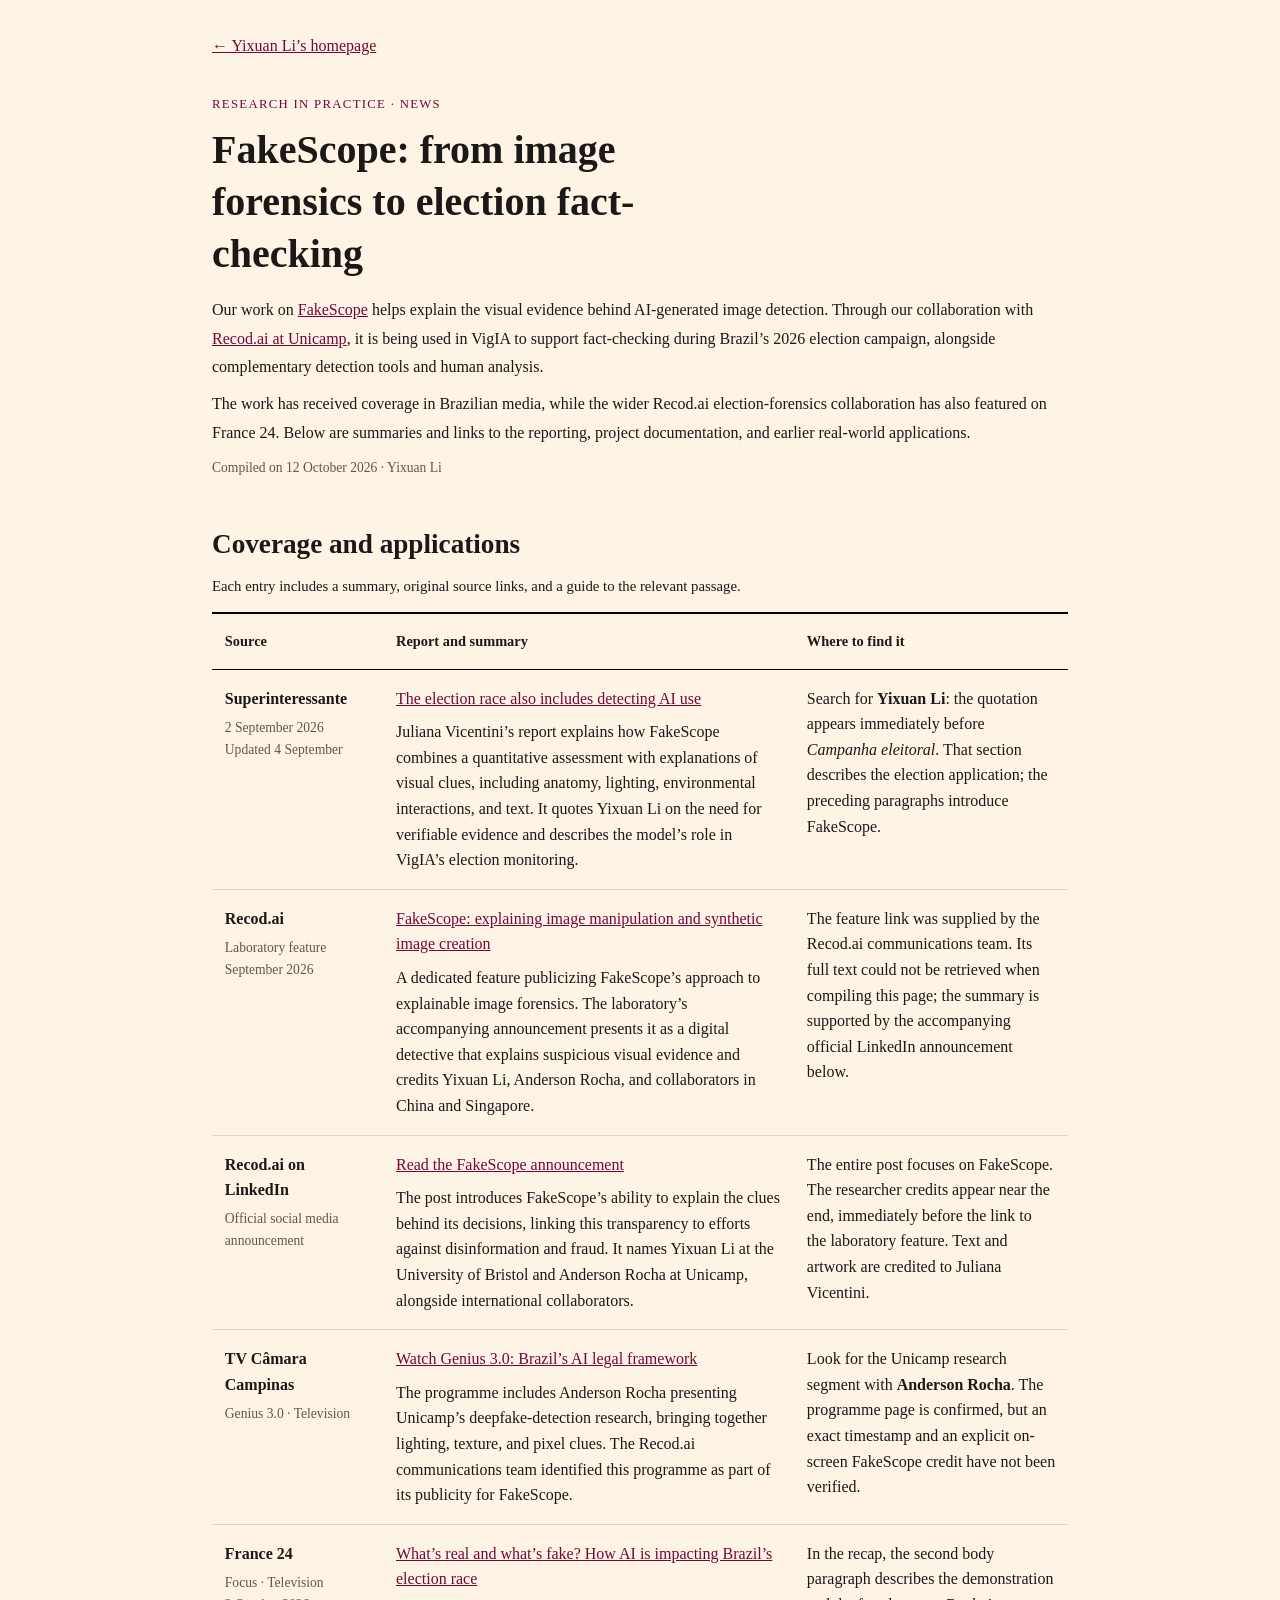
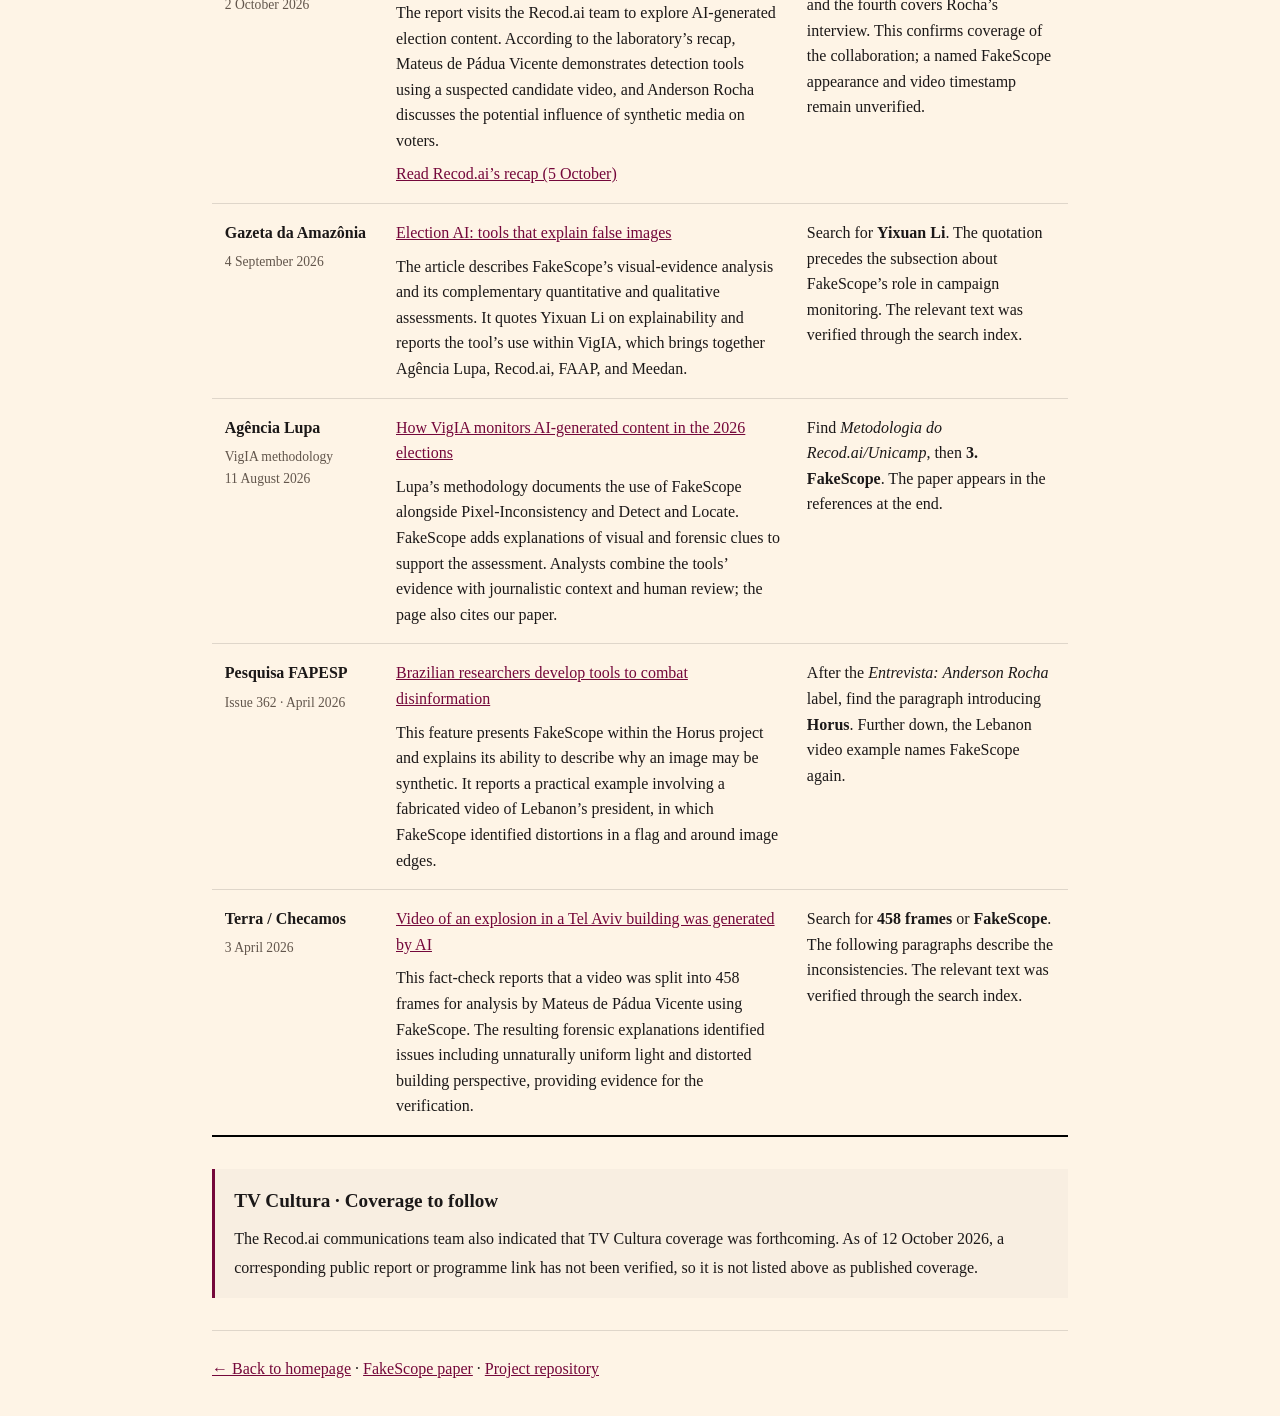
==== fakescope-news.html @ eff7fe6c "Add FakeScope media coverage news feature" ====
<!DOCTYPE html>
<html lang="en">
<head>
  <meta charset="UTF-8">
  <meta name="viewport" content="width=device-width, initial-scale=1.0">
  <title>FakeScope in the News | Yixuan Li</title>
  <meta name="description" content="FakeScope supports fact-checking during Brazil’s 2026 elections. Explore reporting, real-world applications, and coverage of the Recod.ai collaboration, with summaries and original sources.">
  <link rel="canonical" href="https://yixuanli423.github.io/fakescope-news.html">
  <link rel="stylesheet" href="files/style.css">
</head>
<body class="news-page">
  <nav aria-label="Back to homepage"><a href="index.html#fakescope-news">&larr; Yixuan Li’s homepage</a></nav>
  <main>
    <header>
      <p class="news-kicker">Research in practice · News</p>
      <h1>FakeScope: from image forensics to election fact-checking</h1>
      <p>Our work on <a href="https://arxiv.org/abs/2503.24267">FakeScope</a> helps explain the visual evidence behind AI-generated image detection. Through our collaboration with <a href="https://recod.ai/">Recod.ai at Unicamp</a>, it is being used in VigIA to support fact-checking during Brazil’s 2026 election campaign, alongside complementary detection tools and human analysis.</p>
      <p>The work has received coverage in Brazilian media, while the wider Recod.ai election-forensics collaboration has also featured on France 24. Below are summaries and links to the reporting, project documentation, and earlier real-world applications.</p>
      <p class="news-date">Compiled on <time datetime="2026-10-12">12 October 2026</time> · Yixuan Li</p>
    </header>

    <section aria-labelledby="coverage-heading">
      <h2 id="coverage-heading">Coverage and applications</h2>
      <div class="news-table-wrap" tabindex="0" role="region" aria-label="Media coverage table; scroll horizontally on small screens">
        <table class="news-table">
          <caption>Each entry includes a summary, original source links, and a guide to the relevant passage.</caption>
          <thead>
            <tr><th scope="col">Source</th><th scope="col">Report and summary</th><th scope="col">Where to find it</th></tr>
          </thead>
          <tbody>
            <tr>
              <td><strong>Superinteressante</strong><span class="news-date"><time datetime="2026-09-02">2 September 2026</time><br>Updated 4 September</span></td>
              <td><a href="https://super.abril.com.br/tecnologia/na-eleicao-a-corrida-tambem-e-para-detectar-o-uso-de-ia/">The election race also includes detecting AI use</a><p>Juliana Vicentini’s report explains how FakeScope combines a quantitative assessment with explanations of visual clues, including anatomy, lighting, environmental interactions, and text. It quotes Yixuan Li on the need for verifiable evidence and describes the model’s role in VigIA’s election monitoring.</p></td>
              <td>Search for <strong>Yixuan Li</strong>: the quotation appears immediately before <em lang="pt">Campanha eleitoral</em>. That section describes the election application; the preceding paragraphs introduce FakeScope.</td>
            </tr>
            <tr>
              <td><strong>Recod.ai</strong><span class="news-date">Laboratory feature<br>September 2026</span></td>
              <td><a href="https://recod.ai/2026/09/10/fakescope-a-ia-que-explica-a-manipulacao-e-a-criacao-de-imagens-sinteticas/">FakeScope: explaining image manipulation and synthetic image creation</a><p>A dedicated feature publicizing FakeScope’s approach to explainable image forensics. The laboratory’s accompanying announcement presents it as a digital detective that explains suspicious visual evidence and credits Yixuan Li, Anderson Rocha, and collaborators in China and Singapore.</p></td>
              <td>The feature link was supplied by the Recod.ai communications team. Its full text could not be retrieved when compiling this page; the summary is supported by the accompanying official LinkedIn announcement below.</td>
            </tr>
            <tr>
              <td><strong>Recod.ai on LinkedIn</strong><span class="news-date">Official social media announcement</span></td>
              <td><a href="https://pt.linkedin.com/posts/recod-ai_ia-inteligenciaartificial-desinformacao-activity-7503815679612006400-H4pt">Read the FakeScope announcement</a><p>The post introduces FakeScope’s ability to explain the clues behind its decisions, linking this transparency to efforts against disinformation and fraud. It names Yixuan Li at the University of Bristol and Anderson Rocha at Unicamp, alongside international collaborators.</p></td>
              <td>The entire post focuses on FakeScope. The researcher credits appear near the end, immediately before the link to the laboratory feature. Text and artwork are credited to Juliana Vicentini.</td>
            </tr>
            <tr>
              <td><strong>TV Câmara Campinas</strong><span class="news-date">Genius 3.0 · Television</span></td>
              <td><a href="https://www.tvcamaracampinas.com.br/videos/genius-3-0-marco-legal-ia-DAj-6oZ2Cx0">Watch Genius 3.0: Brazil’s AI legal framework</a><p>The programme includes Anderson Rocha presenting Unicamp’s deepfake-detection research, bringing together lighting, texture, and pixel clues. The Recod.ai communications team identified this programme as part of its publicity for FakeScope.</p></td>
              <td>Look for the Unicamp research segment with <strong>Anderson Rocha</strong>. The programme page is confirmed, but an exact timestamp and an explicit on-screen FakeScope credit have not been verified.</td>
            </tr>
            <tr>
              <td><strong>France 24</strong><span class="news-date">Focus · Television<br><time datetime="2026-10-02">2 October 2026</time></span></td>
              <td><a href="https://www.france24.com/en/tv-shows/focus/20261002-what-s-real-and-what-s-fake-how-ai-is-impacting-brazil-s-election-race">What’s real and what’s fake? How AI is impacting Brazil’s election race</a><p>The report visits the Recod.ai team to explore AI-generated election content. According to the laboratory’s recap, Mateus de Pádua Vicente demonstrates detection tools using a suspected candidate video, and Anderson Rocha discusses the potential influence of synthetic media on voters.</p><p><a href="https://recod.ai/2026/10/05/recod-ai-participa-de-reportagem-do-france-24-sobre-ia-nas-eleicoes/">Read Recod.ai’s recap (5 October)</a></p></td>
              <td>In the recap, the second body paragraph describes the demonstration and the fourth covers Rocha’s interview. This confirms coverage of the collaboration; a named FakeScope appearance and video timestamp remain unverified.</td>
            </tr>
            <tr>
              <td><strong>Gazeta da Amazônia</strong><span class="news-date"><time datetime="2026-09-04">4 September 2026</time></span></td>
              <td><a href="https://gazetadaamazonia.com.br/04/09/2026/ia-nas-eleicoes-deteccao/">Election AI: tools that explain false images</a><p>The article describes FakeScope’s visual-evidence analysis and its complementary quantitative and qualitative assessments. It quotes Yixuan Li on explainability and reports the tool’s use within VigIA, which brings together Agência Lupa, Recod.ai, FAAP, and Meedan.</p></td>
              <td>Search for <strong>Yixuan Li</strong>. The quotation precedes the subsection about FakeScope’s role in campaign monitoring. The relevant text was verified through the search index.</td>
            </tr>
            <tr>
              <td><strong>Agência Lupa</strong><span class="news-date">VigIA methodology<br><time datetime="2026-08-11">11 August 2026</time></span></td>
              <td><a href="https://www.agencialupa.org/observatorio/2026/08/11/como-o-vigia-monitora-conteudos-gerados-por-inteligencia-artificial-nas-eleicoes-de-2026/">How VigIA monitors AI-generated content in the 2026 elections</a><p>Lupa’s methodology documents the use of FakeScope alongside Pixel-Inconsistency and Detect and Locate. FakeScope adds explanations of visual and forensic clues to support the assessment. Analysts combine the tools’ evidence with journalistic context and human review; the page also cites our paper.</p></td>
              <td>Find <em lang="pt">Metodologia do Recod.ai/Unicamp</em>, then <strong>3. FakeScope</strong>. The paper appears in the references at the end.</td>
            </tr>
            <tr>
              <td><strong>Pesquisa FAPESP</strong><span class="news-date">Issue 362 · April 2026</span></td>
              <td><a href="https://revistapesquisa.fapesp.br/pesquisadores-brasileiros-desenvolvem-aplicacoes-para-combater-desinformacao/">Brazilian researchers develop tools to combat disinformation</a><p>This feature presents FakeScope within the Horus project and explains its ability to describe why an image may be synthetic. It reports a practical example involving a fabricated video of Lebanon’s president, in which FakeScope identified distortions in a flag and around image edges.</p></td>
              <td>After the <em lang="pt">Entrevista: Anderson Rocha</em> label, find the paragraph introducing <strong>Horus</strong>. Further down, the Lebanon video example names FakeScope again.</td>
            </tr>
            <tr>
              <td><strong>Terra / Checamos</strong><span class="news-date"><time datetime="2026-04-03">3 April 2026</time></span></td>
              <td><a href="https://www.terra.com.br/noticias/checamos/video-de-explosao-em-predio-de-tel-aviv-foi-gerado-por-ia%2C300443388728318aebd9e85dcb785576s5b6bj98.html">Video of an explosion in a Tel Aviv building was generated by AI</a><p>This fact-check reports that a video was split into 458 frames for analysis by Mateus de Pádua Vicente using FakeScope. The resulting forensic explanations identified issues including unnaturally uniform light and distorted building perspective, providing evidence for the verification.</p></td>
              <td>Search for <strong>458 frames</strong> or <strong>FakeScope</strong>. The following paragraphs describe the inconsistencies. The relevant text was verified through the search index.</td>
            </tr>
          </tbody>
        </table>
      </div>
    </section>

    <aside class="news-pending" aria-labelledby="pending-heading">
      <h2 id="pending-heading">TV Cultura · Coverage to follow</h2>
      <p>The Recod.ai communications team also indicated that TV Cultura coverage was forthcoming. As of 12 October 2026, a corresponding public report or programme link has not been verified, so it is not listed above as published coverage.</p>
    </aside>
  </main>
  <footer>
    <p><a href="index.html#fakescope-news">&larr; Back to homepage</a> · <a href="https://arxiv.org/abs/2503.24267">FakeScope paper</a> · <a href="https://github.com/Yixuanli423/FakeScope">Project repository</a></p>
  </footer>
</body>
</html>
---- files/style.css ----
/*!
 * LaTeX.css (https://latex.vercel.app/)
 *
 * Source: https://github.com/vincentdoerig/latex-css
 * Licensed under MIT (https://github.com/vincentdoerig/latex-css/blob/master/LICENSE)
*/

@font-face {
  font-family: 'Latin Modern';
  font-style: normal;
  font-weight: normal;
  font-display: swap;
  src: url('./fonts/LM-regular.woff2') format('woff2'),
    url('./fonts/LM-regular.woff') format('woff'),
    url('./fonts/LM-regular.ttf') format('truetype');
}

@font-face {
  font-family: 'Latin Modern';
  font-style: italic;
  font-weight: normal;
  font-display: swap;
  src: url('./fonts/LM-italic.woff2') format('woff2'),
    url('./fonts/LM-italic.woff') format('woff'),
    url('./fonts/LM-italic.ttf') format('truetype');
}

@font-face {
  font-family: 'Latin Modern';
  font-style: normal;
  font-weight: bold;
  font-display: swap;
  src: url('./fonts/LM-bold.woff2') format('woff2'),
    url('./fonts/LM-bold.woff') format('woff'),
    url('./fonts/LM-bold.ttf') format('truetype');
}

@font-face {
  font-family: 'Latin Modern';
  font-style: italic;
  font-weight: bold;
  font-display: swap;
  src: url('./fonts/LM-bold-italic.woff2') format('woff2'),
    url('./fonts/LM-bold-italic.woff') format('woff'),
    url('./fonts/LM-bold-italic.ttf') format('truetype');
}

@font-face {
  font-family: 'Libertinus';
  font-style: normal;
  font-weight: normal;
  font-display: swap;
  src: url('./fonts/Libertinus-regular.woff2') format('woff2');
}

@font-face {
  font-family: 'Libertinus';
  font-style: italic;
  font-weight: normal;
  font-display: swap;
  src: url('./fonts/Libertinus-italic.woff2') format('woff2');
}

@font-face {
  font-family: 'Libertinus';
  font-style: normal;
  font-weight: bold;
  font-display: swap;
  src: url('./fonts/Libertinus-bold.woff2') format('woff2');
}

@font-face {
  font-family: 'Libertinus';
  font-style: italic;
  font-weight: bold;
  font-display: swap;
  src: url('./fonts/Libertinus-bold-italic.woff2') format('woff2');
}

@font-face {
  font-family: 'Libertinus';
  font-style: normal;
  font-weight: 600;
  font-display: swap;
  src: url('./fonts/Libertinus-semibold.woff2') format('woff2');
}

@font-face {
  font-family: 'Libertinus';
  font-style: italic;
  font-weight: 600;
  font-display: swap;
  src: url('./fonts/Libertinus-semibold-italic.woff2') format('woff2');
}

/* Box sizing rules */
*,
*::before,
*::after {
  box-sizing: border-box;
}

:root {
  --body-color: hsl(0, 5%, 10%);
  --body-bg-color: RGB(254, 244, 230);
  --link-visited: hsl(332, 89%, 24%);
  --link-focus-outline: hsl(220, 90%, 52%);
  --pre-bg-color: hsl(210, 28%, 93%);
  --kbd-bg-color: hsl(210, 5%, 100%);
  --kbd-border-color: hsl(210, 5%, 70%);
  --table-border-color: black;
  --border-width-thin: 1.36px;
  --border-width-thick: 2.27px;
  --sidenote-target-border-color: hsl(55, 55%, 70%);
  --footnotes-border-color: hsl(0, 0%, 39%);
  --text-indent-size: 1.463rem; /* In 12pt [Latin Modern font] LaTeX article
  \parindent =~ 17.625pt; taking also into account the ratio
  1pt[LaTeX] = (72 / 72.27) * 1pt[HTML], with default 12pt/1rem LaTeX.css font
  size, the identation value in rem CSS units is:
  \parindent =~ 17.625 * (72 / 72.27) / 12 = 1.463rem. */
}

.latex-dark {
  --body-color: hsl(0, 0%, 86%);
  --body-bg-color: hsl(0, 0%, 16%);
  --link-visited: hsl(196 80% 77%);
  --link-focus-outline: hsl(215, 63%, 73%);
  --pre-bg-color: hsl(0, 1%, 25%);
  --kbd-bg-color: hsl(0, 0%, 16%);
  --kbd-border-color: hsl(210, 5%, 70%);
  --table-border-color: white;
  --sidenote-target-border-color: hsl(0, 0%, 59%);
  --footnotes-border-color: hsl(0, 0%, 59%);
  --proof-symbol-filter: invert(80%);
}

@media (prefers-color-scheme: dark) {
   .latex-dark-auto {
    --body-color: hsl(0, 0%, 86%);
    --body-bg-color: rgb(248, 244, 238);
    --link-visited: hsl(196, 80%, 77%);
    --link-focus-outline: hsl(215, 63%, 73%);
    --pre-bg-color: hsl(0, 1%, 25%);
    --kbd-bg-color: hsl(0, 0%, 16%);
    --kbd-border-color: hsl(210, 5%, 70%);
    --table-border-color: white;
    --sidenote-target-border-color: hsl(0, 0%, 59%);
    --footnotes-border-color: hsl(0, 0%, 59%);
    --proof-symbol-filter: invert(80%);
  }
}

/* Remove default margin */
body,
h1,
h2,
h3,
h4,
p,
ul[class],
ol[class],
li,
figure,
figcaption,
dl,
dd {
  margin: 0;
}

/* Make default font-size 1rem and add smooth scrolling to anchors */
html {
  font-size: 1rem;
}
@media (prefers-reduced-motion: no-preference) {
  html {
    scroll-behavior: smooth;
  }
}

body.libertinus {
  font-family: 'Libertinus', Georgia, Cambria, 'Times New Roman', Times, serif;
}

.text-justify {
  text-align: justify;
}

body {
  font-family: 'Latin Modern', Georgia, Cambria, 'Times New Roman', Times, serif;
  line-height: 1.8;

  max-width: 85ch;
  min-height: 100vh;
  overflow-x: hidden;
  margin: 0 auto;
  padding: 2rem 1.25rem;

  counter-reset: theorem definition sidenote-counter;

  color: var(--body-color);
  background-color: var(--body-bg-color);

  text-rendering: optimizeLegibility;

  /* Allow automatic hyphenation for all text in the document */
  hyphens: auto;
  -webkit-hyphens: auto;
  -moz-hyphens: auto;
}

p {
  margin-top: 0.5rem;
}

/* Indents paragraphs like in LaTeX documents*/
.indent-pars p {
  text-indent: var(--text-indent-size);
}

.indent-pars p.no-indent,
p.no-indent {
  text-indent: 0;
}

.indent-pars ol p,
.indent-pars ul p {
  text-indent: 0;
}

.indent-pars h2 + p,
.indent-pars h3 + p,
.indent-pars h4 + p {
  text-indent: 0;
}

/* A elements that don't have a class get default styles */
a:not([class]) {
  text-decoration-skip-ink: auto;
}

/* Make links red */
a,
a:visited {
  color: var(--link-visited);
}

a:focus {
  outline-offset: 2px;
  outline: 2px solid var(--link-focus-outline);
}

/* Allow line breaks between any two characters */
.break-all {
  /*
    NOTE: Whith `break-all` value no hyphens are shown, even if the word breaks
    at a hyphenation point
  */
  word-break: break-all;
}

/* Make images easier to work with */
img {
  max-width: 100%;
  height: auto;
  display: block;
}

/* Inherit fonts for inputs and buttons */
input,
button,
textarea,
select {
  font: inherit;
}

/* Prevent textarea from overflowing */
textarea {
  width: 100%;
}

/* Natural flow and rhythm in articles by default */
article > * + * {
  margin-top: 1em;
}

/* Styles for inline code or code snippets */
code,
pre,
kbd {
  font-family: Menlo, Monaco, Consolas, 'Liberation Mono', 'Courier New',
    monospace;
  font-size: 85%;
  hyphens: none;
}
pre {
  padding: 1rem 1.4rem;
  max-width: 100%;
  overflow: auto;
  border-radius: 4px;
  background: var(--pre-bg-color);
}
pre code {
  font-size: 95%;
  position: relative;
}
kbd {
  background: var(--kbd-bg-color);
  border: 1px solid var(--kbd-border-color);
  border-radius: 2px;
  padding: 2px 4px;
  font-size: 75%;
}

/* Better tables */
table:not(.borders-custom) {
  border-collapse: collapse;
  border-spacing: 0;
  width: auto;
  max-width: 100%;
  border-top: var(--border-width-thick) solid var(--table-border-color);
  border-bottom: var(--border-width-thick) solid var(--table-border-color);
  /* display: block; */
  overflow-x: auto; /* does not work because element is not block */
  /* white-space: nowrap; */
  counter-increment: caption;
}
/* add bottom border on column table headings  */
table:not(.borders-custom) tr > th[scope='col'] {
  border-bottom: var(--border-width-thin) solid var(--table-border-color);
}
/* add right border on row table headings  */
table:not(.borders-custom) tr > th[scope='row'] {
  border-right: var(--border-width-thin) solid var(--table-border-color);
}
table:not(.borders-custom) > tbody > tr:first-child > td,
table:not(.borders-custom) > tbody > tr:first-child > th {
  border-top: var(--border-width-thin) solid var(--table-border-color);
}
table:not(.borders-custom) > tbody > tr:last-child > td,
table:not(.borders-custom) > tbody > tr:last-child > th {
  border-bottom: var(--border-width-thin) solid var(--table-border-color);
}

th,
td {
  text-align: left;
  padding: 0.5rem;
  line-height: 1.1;
}
/* Table caption */
caption {
  text-align: left;
  font-size: 0.923em;
  /* border-bottom: 2pt solid #000; */
  padding: 0 0.25em 0.25em;
  width: 100%;
  margin-left: 0;
}

caption::before {
  content: 'Table ' counter(caption) '. ';
  font-weight: bold;
}

/* allow scroll on the x-axis */
.scroll-wrapper {
  overflow-x: auto;
}

/* if a table is wrapped in a scroll wrapper,
  the table cells shouldn't wrap */
.scroll-wrapper > table td {
  white-space: nowrap;
}

/* Table custom borders */
table.borders-custom {
  border-collapse: collapse;
  border-spacing: 0;
  width: auto;
  max-width: 100%;
  overflow-x: auto;
  counter-increment: caption;
}

.border-top-thick {
  border-top: var(--border-width-thick) solid var(--table-border-color);
}
.border-right-thick {
  border-right: var(--border-width-thick) solid var(--table-border-color);
}
.border-bottom-thick {
  border-bottom: var(--border-width-thick) solid var(--table-border-color);
}
.border-left-thick {
  border-left: var(--border-width-thick) solid var(--table-border-color);
}

.border-top-thin {
  border-top: var(--border-width-thin) solid var(--table-border-color);
}
.border-right-thin {
  border-right: var(--border-width-thin) solid var(--table-border-color);
}
.border-bottom-thin {
  border-bottom: var(--border-width-thin) solid var(--table-border-color);
}
.border-left-thin {
  border-left: var(--border-width-thin) solid var(--table-border-color);
}

/* Table column alignment */
.col-1-l tr > :nth-child(1),
.col-2-l tr > :nth-child(2),
.col-3-l tr > :nth-child(3),
.col-4-l tr > :nth-child(4),
.col-5-l tr > :nth-child(5),
.col-6-l tr > :nth-child(6),
.col-7-l tr > :nth-child(7),
.col-8-l tr > :nth-child(8),
.col-9-l tr > :nth-child(9),
.col-10-l tr > :nth-child(10),
.col-11-l tr > :nth-child(11),
.col-12-l tr > :nth-child(12) {
  text-align: left;
}
.col-1-c tr > :nth-child(1),
.col-2-c tr > :nth-child(2),
.col-3-c tr > :nth-child(3),
.col-4-c tr > :nth-child(4),
.col-5-c tr > :nth-child(5),
.col-6-c tr > :nth-child(6),
.col-7-c tr > :nth-child(7),
.col-8-c tr > :nth-child(8),
.col-9-c tr > :nth-child(9),
.col-10-c tr > :nth-child(10),
.col-11-c tr > :nth-child(11),
.col-12-c tr > :nth-child(12) {
  text-align: center;
}
.col-1-r tr > :nth-child(1),
.col-2-r tr > :nth-child(2),
.col-3-r tr > :nth-child(3),
.col-4-r tr > :nth-child(4),
.col-5-r tr > :nth-child(5),
.col-6-r tr > :nth-child(6),
.col-7-r tr > :nth-child(7),
.col-8-r tr > :nth-child(8),
.col-9-r tr > :nth-child(9),
.col-10-r tr > :nth-child(10),
.col-11-r tr > :nth-child(11),
.col-12-r tr > :nth-child(12) {
  text-align: right;
}

/* Format figure captions (based on table captions) */
figure {
  counter-increment: figcaption;
}
figcaption {
  text-align: left;
  font-size: 0.923em;
  padding: 0.25em 0.25em 0;
  width: 100%;
  margin-left: 0;
}
figcaption::before {
  content: 'Figure ' counter(figcaption) '. ';
  font-weight: bold;
}

/* Center align the title */
h1:first-child {
  text-align: center;
}

/* Nested ordered list for ToC */
nav ol {
  counter-reset: item;
  padding-left: 2rem;
}
nav ol > li {
  display: block;
}
nav ol > li::before {
  content: counters(item, '.') ' ';
  counter-increment: item;
  padding-right: 0.85rem;
}

/* Center definitions (most useful for display equations) */
dl dd {
  text-align: center;
}

/* Theorem */
.theorem {
  counter-increment: theorem;
  display: block;
  margin: 12px 0;
  font-style: italic;
}
.theorem::before {
  content: 'Theorem ' counter(theorem) '. ';
  font-weight: bold;
  font-style: normal;
}

/* Lemma */
.lemma {
  counter-increment: theorem;
  display: block;
  margin: 12px 0;
  font-style: italic;
}
.lemma::before {
  content: 'Lemma ' counter(theorem) '. ';
  font-weight: bold;
  font-style: normal;
}

/* Proof */
.proof {
  display: block;
  margin: 12px 0;
  font-style: normal;
  position: relative;
}
.proof::before {
  content: 'Proof. ' attr(title);
  font-style: italic;
}
.proof::after {
  content: '◾️';
  filter: var(--proof-symbol-filter);
  position: absolute;
  right: -12px;
  bottom: -2px;
}

/* Definition */
.definition {
  counter-increment: definition;
  display: block;
  margin: 12px 0;
  font-style: normal;
}
.definition::before {
  content: 'Definition ' counter(definition) '. ';
  font-weight: bold;
  font-style: normal;
}

/* Center align author name, use small caps and add vertical spacing  */
.author {
  margin: 0.85rem 0;
  font-variant-caps: small-caps;
  text-align: center;
}

/* Sidenotes */

.sidenote {
  font-size: 0.8rem;
  float: right;
  clear: right;
  width: 18vw;
  margin-right: -20vw;
  margin-bottom: 1em;
  text-indent: 0;
  /* Right sidenotes explicitly aligned to left for wide screens */
  text-align: left;
}

.sidenote.left {
  float: left;
  margin-left: -20vw;
  margin-bottom: 1em;
  text-indent: 0;
  /* Left sidenotes explicitly aligned to right for wide screens */
  text-align: right;
}

/* Justify all sidenotes for wide screens when `text-justify` class is used */
body.text-justify .sidenote,
body.text-justify .sidenote.left {
    text-align: justify;
}

/* (WIP) add border when a sidenote is clicked on */
.sidenote:target {
  border: var(--sidenote-target-border-color) 1.5px solid;
  padding: 0 .5rem;
  scroll-margin-block-start: 10rem;
}

/* sidenote counter */
.sidenote-number {
  counter-increment: sidenote-counter;
}

.sidenote-number::after,
.sidenote::before {
  position: relative;
  vertical-align: baseline;
}

/* add number in main content */
.sidenote-number::after {
  content: counter(sidenote-counter);
  font-size: 0.7rem;
  top: -0.5rem;
  left: 0.1rem;
}

/* add number in front of the sidenote */
.sidenote-number ~ .sidenote::before {
  content: counter(sidenote-counter) ' ';
  font-size: 0.7rem;
  top: -0.5rem;
}

label.sidenote-toggle:not(.sidenote-number) {
  display: none;
}

/* sidenotes inside blockquotes are indented more */
blockquote .sidenote {
  margin-right: -24vw;
  width: 18vw;
}


label.sidenote-toggle {
  display: inline;
  cursor: pointer;
}

input.sidenote-toggle {
  display: none;
}

@media (max-width: 1050px) {
  label.sidenote-toggle:not(.sidenote-number) {
    display: inline;
  }
  .sidenote {
    display: none;
  }
  .sidenote-toggle:checked + .sidenote {
    display: block;
    margin: 0.5rem 1.25rem 1rem 0.5rem;
    float: left;
    left: 1rem;
    clear: both;
    width: 95%;
  }

  /* All sidenotes explicitly aligned to left for narrow screens */
  .sidenote-toggle:checked + .sidenote.left {
    text-align: left;
  }

  /* Justify all sidenotes for narrow screens when `text-justify` class is used */
  body.text-justify .sidenote-toggle:checked + .sidenote.left {
    text-align: justify;
  }

  /* tweak indentation of sidenote inside a blockquote */
  blockquote .sidenote {
    margin-right: -25vw;
    width: 16vw;
  }
}

/* Make footnote text smaller */
.footnotes p {
  line-height: 1.5;
  font-size: 85%;
  margin-bottom: 0.4rem;
}
.footnotes {
  border-top: 1px solid var(--footnotes-border-color);
}

/* Center title and paragraph */
.abstract,
.abstract p {
  text-align: center;
  margin-top: 0;
}
.abstract {
  margin: 2.25rem 0;
}
.abstract > h2 {
  font-size: 1rem;
  margin-bottom: -0.2rem;
}

/* Format the LaTeX symbol correctly (a higher up, e lower) */
.latex span:nth-child(1) {
  text-transform: uppercase;
  font-size: 0.75em;
  vertical-align: 0.28em;
  margin-left: -0.48em;
  margin-right: -0.15em;
  line-height: 1ex;
}

.latex span:nth-child(2) {
  text-transform: uppercase;
  vertical-align: -0.5ex;
  margin-left: -0.1667em;
  margin-right: -0.125em;
  line-height: 1ex;
}

/* Prevent line breaks inside an element */
.whitespace-nowrap {
  white-space: nowrap;
}

/* Heading typography */
h1 {
  font-size: 2.5rem;
  line-height: 3.25rem;
  margin-bottom: 1.625rem;
}

h2 {
  font-size: 1.7rem;
  line-height: 2rem;
  margin-top: 3rem;
}

h3 {
  font-size: 1.4rem;
  margin-top: 2.5rem;
}

h4 {
  font-size: 1.2rem;
  margin-top: 2rem;
}

h5 {
  font-size: 1rem;
  margin-top: 1.8rem;
}

h6 {
  font-size: 1rem;
  font-style: italic;
  font-weight: normal;
  margin-top: 2.5rem;
}

h3,
h4,
h5,
h6 {
  line-height: 1.625rem;
}

h1 + h2 {
  margin-top: 1.625rem;
}

h2 + h3,
h3 + h4,
h4 + h5 {
  margin-top: 0.8rem;
}

h5 + h6 {
  margin-top: -0.8rem;
}

h2,
h3,
h4,
h5,
h6 {
  margin-bottom: 0.8rem;
}
/* 标题的基本样式 */
.title {
  position: relative;
  display: inline-block; /* 保持 title 为内联块元素 */
  align-items: center;
  transition: transform 0.5s ease-in-out; /* 控制标题移动的动画 */
  cursor: default; /* 鼠标悬停时可点击 */
  white-space: nowrap; /* 防止换行 */
  text-align: center; /* 使标题居中 */
}

/* "Aria" 的样式，初始时隐藏，鼠标悬停时显示 */
.aria {
  position: relative;
  left: -80%;  /* 初始时在标题的前方外面 */
  opacity: 0;  /* 默认隐藏 */
  transition: opacity 0.5s ease-in-out, left 0.5s ease-in-out; /* 控制动画 */
  margin-right: 10px; /* 给 "Aria" 留点间距 */
}

/* 鼠标悬停时效果：使 "Yixuan LI" 向右平移，同时 "Aria" 从前方向右滑动 */
.title:hover {
  transform: translateX(90px); /* 向右平移标题 */
}

.title:hover .aria {
  opacity: 1; /* 显示 Aria */
  left: -100%; /* 使 "Aria" 从标题的前方平移到标题旁边 */
}

/*publications*/
.pubs h3 { margin: 1.2rem 0 0.4rem; }
.pubs ol { margin: 0 0 1rem 1.25rem; padding: 0; }
.pubs li { margin: 0 0 0.6rem; }
.pubs em { font-style: italic; }
.pubs .meta { font-size: 0.85em; color: #d54168; font-weight: 700; }
.pubs .note { font-size: 0.85em; color: #444; }

/* 统一的隐藏类，防止被其它 display 样式覆盖 */
.is-hidden { display: none !important; }

/* Compact homepage news link and the accompanying press feature. */
.news-announcement {
  margin: 1.5rem 0 0;
  padding: 0.65rem 0;
  border-top: 1px solid rgba(0, 0, 0, 0.12);
  border-bottom: 1px solid rgba(0, 0, 0, 0.12);
  font-size: 0.85rem;
  line-height: 1.6;
  text-align: left;
  hyphens: none;
}
.news-announcement a { text-decoration: none; }
.news-announcement a:hover { text-decoration: underline; }
.news-page { max-width: 112ch; text-align: left; }
.news-page::before { display: none; }
.news-page header { margin: 2rem 0; }
.news-page h1 { max-width: 26ch; margin: 0.5rem 0 1rem; }
.news-kicker {
  font-size: 0.8rem;
  letter-spacing: 0.1em;
  text-transform: uppercase;
  color: var(--link-visited);
}
.news-date { font-size: 0.85rem; color: #62564c; }
.news-table-wrap { overflow-x: auto; }
.news-page .news-table { width: 100%; min-width: 640px; }
.news-table th, .news-table td {
  padding: 1rem 0.8rem;
  line-height: 1.6;
  vertical-align: top;
  hyphens: none;
}
.news-table th { font-size: 0.9rem; }
.news-table td { border-bottom: 1px solid rgba(0, 0, 0, 0.12); }
.news-table th:first-child { width: 20%; }
.news-table th:nth-child(2) { width: 48%; }
.news-table .news-date { display: block; margin-top: 0.35rem; }
.news-table p { margin: 0.5rem 0 0; }
.news-table p:first-child { margin-top: 0; }
.news-table caption { padding: 0 0 0.75rem; }
.news-table caption::before { content: none; }
.news-pending {
  margin-top: 2rem;
  padding: 1rem 1.2rem;
  border-left: 3px solid var(--link-visited);
  background: rgba(0, 0, 0, 0.025);
}
.news-pending h2 { margin: 0 0 0.5rem; font-size: 1.2rem; }
.news-page footer { margin-top: 2rem; padding-top: 1rem; border-top: 1px solid rgba(0, 0, 0, 0.12); }
@media (max-width: 640px) {
  .news-page h1 { font-size: 2rem; line-height: 1.2; }
}
/* 可选：按钮选中态样式 */
.toggle-btn[aria-pressed="true"] { text-decoration: none; font-weight: 600; }


body::before {
  content: "";
  position: absolute;
  top: 0;
  right: -130px;
  width: 500px;   /* 根据图片大小调整 */
  height: 750px;
  background-image:
        radial-gradient(120% 120% at 100% 0%, rgba(255,255,255,0) 40%, color-mix(in oklab, var(--body-bg-color) 92%, white) 100%),
        url("benito2692_httpss.mj.runyDVzPpvb3Kw_httpss.mj.webp");
  background-repeat: no-repeat;
  background-size: cover;
  z-index: -1;
  -webkit-mask-repeat:no-repeat;
  mask-repeat:no-repeat;
  pointer-events:none;
}
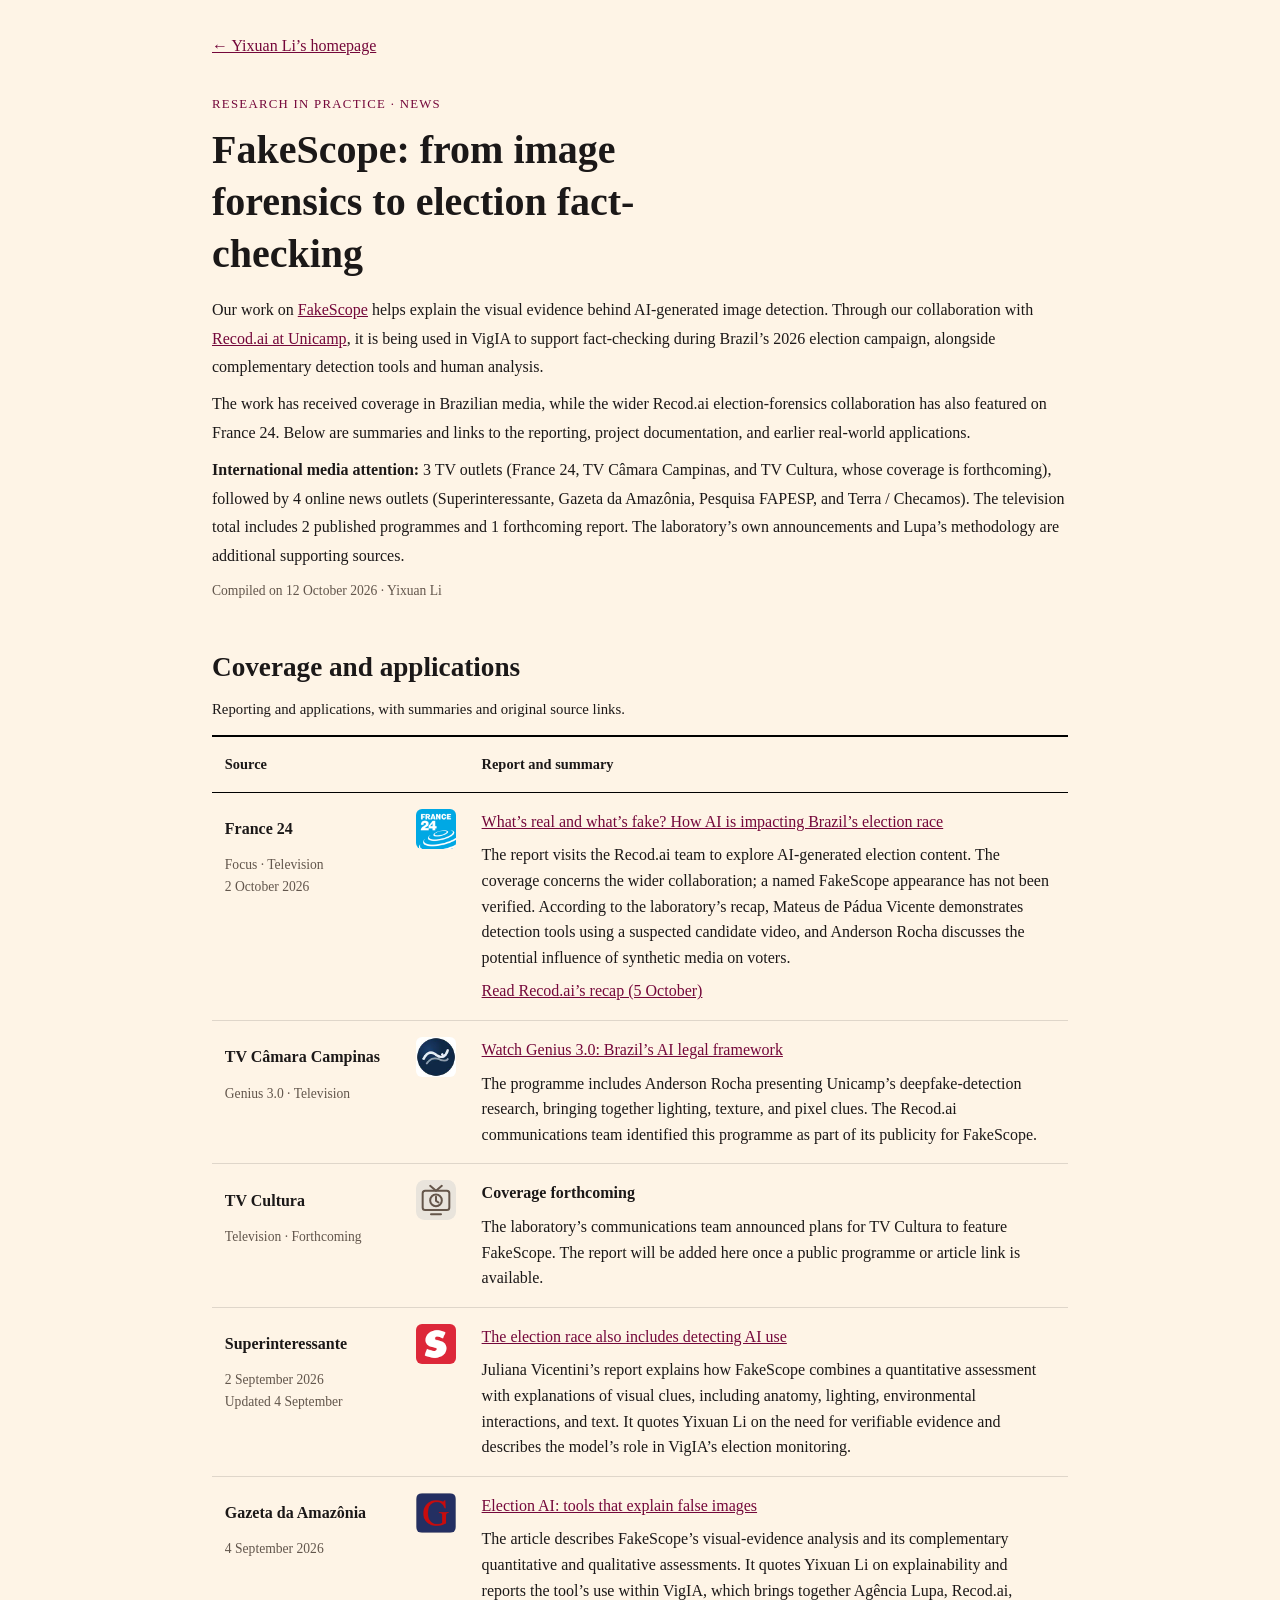
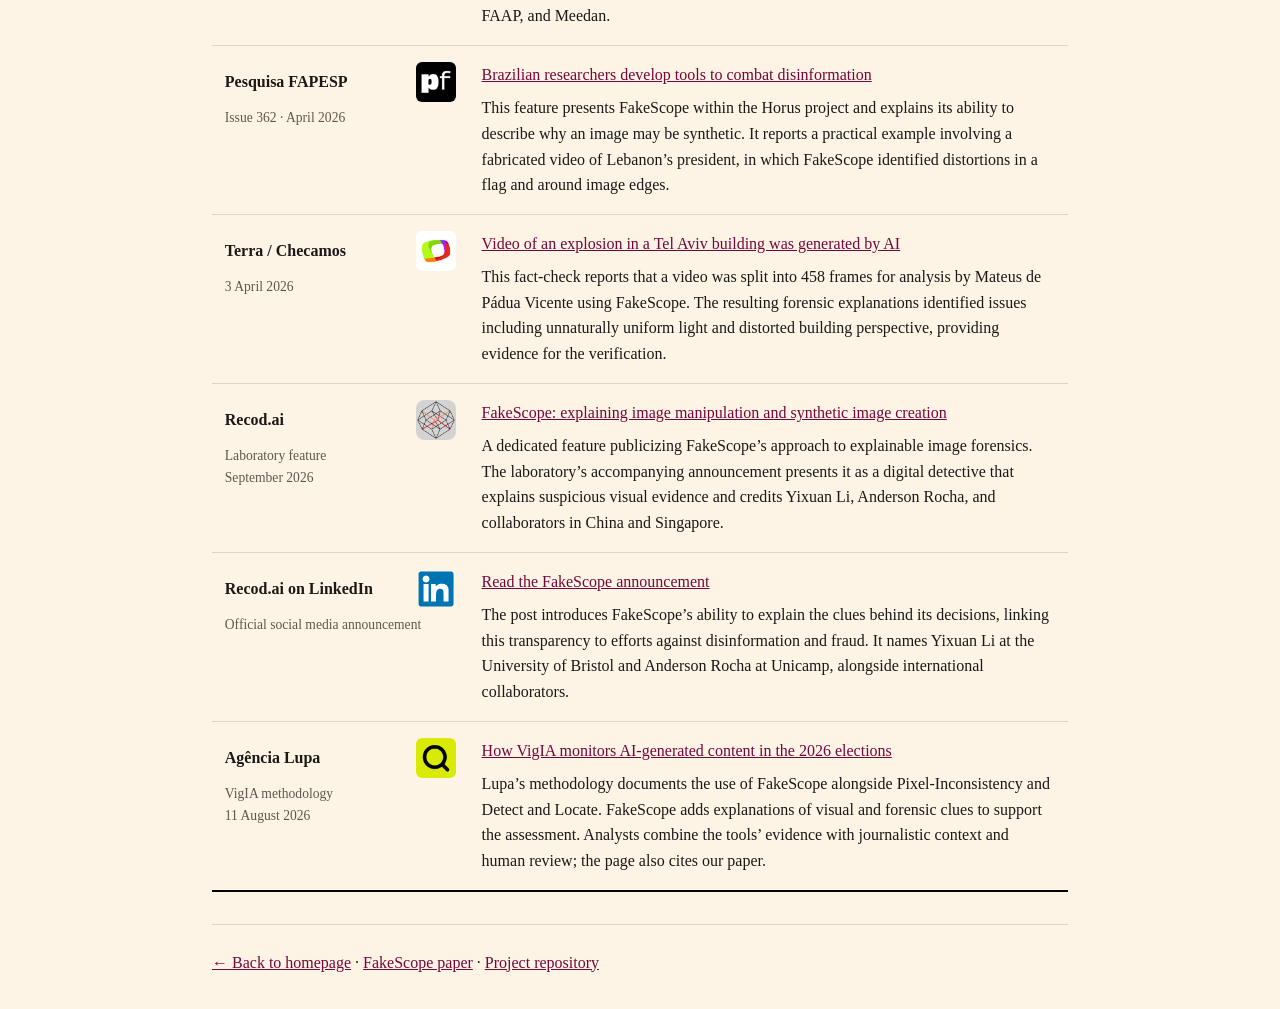
==== commit eeec85c7: "Refine FakeScope news announcement and media coverage layout" ====
--- a/fakescope-news.html
+++ b/fakescope-news.html
@@ -16,6 +16,7 @@
       <h1>FakeScope: from image forensics to election fact-checking</h1>
       <p>Our work on <a href="https://arxiv.org/abs/2503.24267">FakeScope</a> helps explain the visual evidence behind AI-generated image detection. Through our collaboration with <a href="https://recod.ai/">Recod.ai at Unicamp</a>, it is being used in VigIA to support fact-checking during Brazil’s 2026 election campaign, alongside complementary detection tools and human analysis.</p>
       <p>The work has received coverage in Brazilian media, while the wider Recod.ai election-forensics collaboration has also featured on France 24. Below are summaries and links to the reporting, project documentation, and earlier real-world applications.</p>
+      <p><strong>International media attention:</strong> 3 TV outlets (France 24, TV Câmara Campinas, and TV Cultura, whose coverage is forthcoming), followed by 4 online news outlets (Superinteressante, Gazeta da Amazônia, Pesquisa FAPESP, and Terra / Checamos). The television total includes 2 published programmes and 1 forthcoming report. The laboratory’s own announcements and Lupa’s methodology are additional supporting sources.</p>
       <p class="news-date">Compiled on <time datetime="2026-10-12">12 October 2026</time> · Yixuan Li</p>
     </header>
 
@@ -23,65 +24,56 @@
       <h2 id="coverage-heading">Coverage and applications</h2>
       <div class="news-table-wrap" tabindex="0" role="region" aria-label="Media coverage table; scroll horizontally on small screens">
         <table class="news-table">
-          <caption>Each entry includes a summary, original source links, and a guide to the relevant passage.</caption>
+          <caption>Reporting and applications, with summaries and original source links.</caption>
           <thead>
-            <tr><th scope="col">Source</th><th scope="col">Report and summary</th><th scope="col">Where to find it</th></tr>
+            <tr><th scope="col">Source</th><th scope="col">Report and summary</th></tr>
           </thead>
           <tbody>
             <tr>
-              <td><strong>Superinteressante</strong><span class="news-date"><time datetime="2026-09-02">2 September 2026</time><br>Updated 4 September</span></td>
-              <td><a href="https://super.abril.com.br/tecnologia/na-eleicao-a-corrida-tambem-e-para-detectar-o-uso-de-ia/">The election race also includes detecting AI use</a><p>Juliana Vicentini’s report explains how FakeScope combines a quantitative assessment with explanations of visual clues, including anatomy, lighting, environmental interactions, and text. It quotes Yixuan Li on the need for verifiable evidence and describes the model’s role in VigIA’s election monitoring.</p></td>
-              <td>Search for <strong>Yixuan Li</strong>: the quotation appears immediately before <em lang="pt">Campanha eleitoral</em>. That section describes the election application; the preceding paragraphs introduce FakeScope.</td>
+              <td><span class="news-source"><strong>France 24</strong><img src="files/news-sources/france24.png" width="40" height="40" alt="" loading="lazy"></span><span class="news-date">Focus · Television<br><time datetime="2026-10-02">2 October 2026</time></span></td>
+              <td><a href="https://www.france24.com/en/tv-shows/focus/20261002-what-s-real-and-what-s-fake-how-ai-is-impacting-brazil-s-election-race">What’s real and what’s fake? How AI is impacting Brazil’s election race</a><p>The report visits the Recod.ai team to explore AI-generated election content. The coverage concerns the wider collaboration; a named FakeScope appearance has not been verified. According to the laboratory’s recap, Mateus de Pádua Vicente demonstrates detection tools using a suspected candidate video, and Anderson Rocha discusses the potential influence of synthetic media on voters.</p><p><a href="https://recod.ai/2026/10/05/recod-ai-participa-de-reportagem-do-france-24-sobre-ia-nas-eleicoes/">Read Recod.ai’s recap (5 October)</a></p></td>
             </tr>
             <tr>
-              <td><strong>Recod.ai</strong><span class="news-date">Laboratory feature<br>September 2026</span></td>
-              <td><a href="https://recod.ai/2026/09/10/fakescope-a-ia-que-explica-a-manipulacao-e-a-criacao-de-imagens-sinteticas/">FakeScope: explaining image manipulation and synthetic image creation</a><p>A dedicated feature publicizing FakeScope’s approach to explainable image forensics. The laboratory’s accompanying announcement presents it as a digital detective that explains suspicious visual evidence and credits Yixuan Li, Anderson Rocha, and collaborators in China and Singapore.</p></td>
-              <td>The feature link was supplied by the Recod.ai communications team. Its full text could not be retrieved when compiling this page; the summary is supported by the accompanying official LinkedIn announcement below.</td>
+              <td><span class="news-source"><strong>TV Câmara Campinas</strong><img src="files/news-sources/tv-camara.jpg" width="40" height="40" alt="" loading="lazy"></span><span class="news-date">Genius 3.0 · Television</span></td>
+              <td><a href="https://www.tvcamaracampinas.com.br/videos/genius-3-0-marco-legal-ia-DAj-6oZ2Cx0">Watch Genius 3.0: Brazil’s AI legal framework</a><p>The programme includes Anderson Rocha presenting Unicamp’s deepfake-detection research, bringing together lighting, texture, and pixel clues. The Recod.ai communications team identified this programme as part of its publicity for FakeScope.</p></td>
+            </tr>
+            <tr id="tv-cultura">
+              <td><span class="news-source"><strong>TV Cultura</strong><img src="files/news-sources/tv-cultura.svg" width="40" height="40" alt="" loading="lazy"></span><span class="news-date">Television · Forthcoming</span></td>
+              <td><strong>Coverage forthcoming</strong><p>The laboratory’s communications team announced plans for TV Cultura to feature FakeScope. The report will be added here once a public programme or article link is available.</p></td>
             </tr>
             <tr>
-              <td><strong>Recod.ai on LinkedIn</strong><span class="news-date">Official social media announcement</span></td>
-              <td><a href="https://pt.linkedin.com/posts/recod-ai_ia-inteligenciaartificial-desinformacao-activity-7503815679612006400-H4pt">Read the FakeScope announcement</a><p>The post introduces FakeScope’s ability to explain the clues behind its decisions, linking this transparency to efforts against disinformation and fraud. It names Yixuan Li at the University of Bristol and Anderson Rocha at Unicamp, alongside international collaborators.</p></td>
-              <td>The entire post focuses on FakeScope. The researcher credits appear near the end, immediately before the link to the laboratory feature. Text and artwork are credited to Juliana Vicentini.</td>
+              <td><span class="news-source"><strong>Superinteressante</strong><img src="files/news-sources/superinteressante.png" width="40" height="40" alt="" loading="lazy"></span><span class="news-date"><time datetime="2026-09-02">2 September 2026</time><br>Updated 4 September</span></td>
+              <td><a href="https://super.abril.com.br/tecnologia/na-eleicao-a-corrida-tambem-e-para-detectar-o-uso-de-ia/">The election race also includes detecting AI use</a><p>Juliana Vicentini’s report explains how FakeScope combines a quantitative assessment with explanations of visual clues, including anatomy, lighting, environmental interactions, and text. It quotes Yixuan Li on the need for verifiable evidence and describes the model’s role in VigIA’s election monitoring.</p></td>
             </tr>
             <tr>
-              <td><strong>TV Câmara Campinas</strong><span class="news-date">Genius 3.0 · Television</span></td>
-              <td><a href="https://www.tvcamaracampinas.com.br/videos/genius-3-0-marco-legal-ia-DAj-6oZ2Cx0">Watch Genius 3.0: Brazil’s AI legal framework</a><p>The programme includes Anderson Rocha presenting Unicamp’s deepfake-detection research, bringing together lighting, texture, and pixel clues. The Recod.ai communications team identified this programme as part of its publicity for FakeScope.</p></td>
-              <td>Look for the Unicamp research segment with <strong>Anderson Rocha</strong>. The programme page is confirmed, but an exact timestamp and an explicit on-screen FakeScope credit have not been verified.</td>
+              <td><span class="news-source"><strong>Gazeta da Amazônia</strong><img src="files/news-sources/gazeta.png" width="40" height="40" alt="" loading="lazy"></span><span class="news-date"><time datetime="2026-09-04">4 September 2026</time></span></td>
+              <td><a href="https://gazetadaamazonia.com.br/04/09/2026/ia-nas-eleicoes-deteccao/">Election AI: tools that explain false images</a><p>The article describes FakeScope’s visual-evidence analysis and its complementary quantitative and qualitative assessments. It quotes Yixuan Li on explainability and reports the tool’s use within VigIA, which brings together Agência Lupa, Recod.ai, FAAP, and Meedan.</p></td>
             </tr>
             <tr>
-              <td><strong>France 24</strong><span class="news-date">Focus · Television<br><time datetime="2026-10-02">2 October 2026</time></span></td>
-              <td><a href="https://www.france24.com/en/tv-shows/focus/20261002-what-s-real-and-what-s-fake-how-ai-is-impacting-brazil-s-election-race">What’s real and what’s fake? How AI is impacting Brazil’s election race</a><p>The report visits the Recod.ai team to explore AI-generated election content. According to the laboratory’s recap, Mateus de Pádua Vicente demonstrates detection tools using a suspected candidate video, and Anderson Rocha discusses the potential influence of synthetic media on voters.</p><p><a href="https://recod.ai/2026/10/05/recod-ai-participa-de-reportagem-do-france-24-sobre-ia-nas-eleicoes/">Read Recod.ai’s recap (5 October)</a></p></td>
-              <td>In the recap, the second body paragraph describes the demonstration and the fourth covers Rocha’s interview. This confirms coverage of the collaboration; a named FakeScope appearance and video timestamp remain unverified.</td>
+              <td><span class="news-source"><strong>Pesquisa FAPESP</strong><img src="files/news-sources/fapesp.png" width="40" height="40" alt="" loading="lazy"></span><span class="news-date">Issue 362 · April 2026</span></td>
+              <td><a href="https://revistapesquisa.fapesp.br/pesquisadores-brasileiros-desenvolvem-aplicacoes-para-combater-desinformacao/">Brazilian researchers develop tools to combat disinformation</a><p>This feature presents FakeScope within the Horus project and explains its ability to describe why an image may be synthetic. It reports a practical example involving a fabricated video of Lebanon’s president, in which FakeScope identified distortions in a flag and around image edges.</p></td>
             </tr>
             <tr>
-              <td><strong>Gazeta da Amazônia</strong><span class="news-date"><time datetime="2026-09-04">4 September 2026</time></span></td>
-              <td><a href="https://gazetadaamazonia.com.br/04/09/2026/ia-nas-eleicoes-deteccao/">Election AI: tools that explain false images</a><p>The article describes FakeScope’s visual-evidence analysis and its complementary quantitative and qualitative assessments. It quotes Yixuan Li on explainability and reports the tool’s use within VigIA, which brings together Agência Lupa, Recod.ai, FAAP, and Meedan.</p></td>
-              <td>Search for <strong>Yixuan Li</strong>. The quotation precedes the subsection about FakeScope’s role in campaign monitoring. The relevant text was verified through the search index.</td>
+              <td><span class="news-source"><strong>Terra / Checamos</strong><img src="files/news-sources/terra.png" width="40" height="40" alt="" loading="lazy"></span><span class="news-date"><time datetime="2026-04-03">3 April 2026</time></span></td>
+              <td><a href="https://www.terra.com.br/noticias/checamos/video-de-explosao-em-predio-de-tel-aviv-foi-gerado-por-ia%2C300443388728318aebd9e85dcb785576s5b6bj98.html">Video of an explosion in a Tel Aviv building was generated by AI</a><p>This fact-check reports that a video was split into 458 frames for analysis by Mateus de Pádua Vicente using FakeScope. The resulting forensic explanations identified issues including unnaturally uniform light and distorted building perspective, providing evidence for the verification.</p></td>
             </tr>
             <tr>
-              <td><strong>Agência Lupa</strong><span class="news-date">VigIA methodology<br><time datetime="2026-08-11">11 August 2026</time></span></td>
-              <td><a href="https://www.agencialupa.org/observatorio/2026/08/11/como-o-vigia-monitora-conteudos-gerados-por-inteligencia-artificial-nas-eleicoes-de-2026/">How VigIA monitors AI-generated content in the 2026 elections</a><p>Lupa’s methodology documents the use of FakeScope alongside Pixel-Inconsistency and Detect and Locate. FakeScope adds explanations of visual and forensic clues to support the assessment. Analysts combine the tools’ evidence with journalistic context and human review; the page also cites our paper.</p></td>
-              <td>Find <em lang="pt">Metodologia do Recod.ai/Unicamp</em>, then <strong>3. FakeScope</strong>. The paper appears in the references at the end.</td>
+              <td><span class="news-source"><strong>Recod.ai</strong><img src="files/news-sources/recod.png" width="40" height="40" alt="" loading="lazy"></span><span class="news-date">Laboratory feature<br>September 2026</span></td>
+              <td><a href="https://recod.ai/2026/09/10/fakescope-a-ia-que-explica-a-manipulacao-e-a-criacao-de-imagens-sinteticas/">FakeScope: explaining image manipulation and synthetic image creation</a><p>A dedicated feature publicizing FakeScope’s approach to explainable image forensics. The laboratory’s accompanying announcement presents it as a digital detective that explains suspicious visual evidence and credits Yixuan Li, Anderson Rocha, and collaborators in China and Singapore.</p></td>
             </tr>
             <tr>
-              <td><strong>Pesquisa FAPESP</strong><span class="news-date">Issue 362 · April 2026</span></td>
-              <td><a href="https://revistapesquisa.fapesp.br/pesquisadores-brasileiros-desenvolvem-aplicacoes-para-combater-desinformacao/">Brazilian researchers develop tools to combat disinformation</a><p>This feature presents FakeScope within the Horus project and explains its ability to describe why an image may be synthetic. It reports a practical example involving a fabricated video of Lebanon’s president, in which FakeScope identified distortions in a flag and around image edges.</p></td>
-              <td>After the <em lang="pt">Entrevista: Anderson Rocha</em> label, find the paragraph introducing <strong>Horus</strong>. Further down, the Lebanon video example names FakeScope again.</td>
+              <td><span class="news-source"><strong>Recod.ai on LinkedIn</strong><img src="files/news-sources/linkedin.png" width="40" height="40" alt="" loading="lazy"></span><span class="news-date">Official social media announcement</span></td>
+              <td><a href="https://pt.linkedin.com/posts/recod-ai_ia-inteligenciaartificial-desinformacao-activity-7503815679612006400-H4pt">Read the FakeScope announcement</a><p>The post introduces FakeScope’s ability to explain the clues behind its decisions, linking this transparency to efforts against disinformation and fraud. It names Yixuan Li at the University of Bristol and Anderson Rocha at Unicamp, alongside international collaborators.</p></td>
             </tr>
             <tr>
-              <td><strong>Terra / Checamos</strong><span class="news-date"><time datetime="2026-04-03">3 April 2026</time></span></td>
-              <td><a href="https://www.terra.com.br/noticias/checamos/video-de-explosao-em-predio-de-tel-aviv-foi-gerado-por-ia%2C300443388728318aebd9e85dcb785576s5b6bj98.html">Video of an explosion in a Tel Aviv building was generated by AI</a><p>This fact-check reports that a video was split into 458 frames for analysis by Mateus de Pádua Vicente using FakeScope. The resulting forensic explanations identified issues including unnaturally uniform light and distorted building perspective, providing evidence for the verification.</p></td>
-              <td>Search for <strong>458 frames</strong> or <strong>FakeScope</strong>. The following paragraphs describe the inconsistencies. The relevant text was verified through the search index.</td>
+              <td><span class="news-source"><strong>Agência Lupa</strong><img src="files/news-sources/lupa.png" width="40" height="40" alt="" loading="lazy"></span><span class="news-date">VigIA methodology<br><time datetime="2026-08-11">11 August 2026</time></span></td>
+              <td><a href="https://www.agencialupa.org/observatorio/2026/08/11/como-o-vigia-monitora-conteudos-gerados-por-inteligencia-artificial-nas-eleicoes-de-2026/">How VigIA monitors AI-generated content in the 2026 elections</a><p>Lupa’s methodology documents the use of FakeScope alongside Pixel-Inconsistency and Detect and Locate. FakeScope adds explanations of visual and forensic clues to support the assessment. Analysts combine the tools’ evidence with journalistic context and human review; the page also cites our paper.</p></td>
             </tr>
           </tbody>
         </table>
       </div>
     </section>
 
-    <aside class="news-pending" aria-labelledby="pending-heading">
-      <h2 id="pending-heading">TV Cultura · Coverage to follow</h2>
-      <p>The Recod.ai communications team also indicated that TV Cultura coverage was forthcoming. As of 12 October 2026, a corresponding public report or programme link has not been verified, so it is not listed above as published coverage.</p>
-    </aside>
   </main>
   <footer>
     <p><a href="index.html#fakescope-news">&larr; Back to homepage</a> · <a href="https://arxiv.org/abs/2503.24267">FakeScope paper</a> · <a href="https://github.com/Yixuanli423/FakeScope">Project repository</a></p>
--- a/files/style.css
+++ b/files/style.css
@@ -826,11 +826,11 @@
 
 /* Compact homepage news link and the accompanying press feature. */
 .news-announcement {
-  margin: 1.5rem 0 0;
-  padding: 0.65rem 0;
+  margin: 2rem 0 0;
+  padding: 0.85rem 0;
   border-top: 1px solid rgba(0, 0, 0, 0.12);
   border-bottom: 1px solid rgba(0, 0, 0, 0.12);
-  font-size: 0.85rem;
+  font-size: 1.05rem;
   line-height: 1.6;
   text-align: left;
   hyphens: none;
@@ -849,7 +849,7 @@
 }
 .news-date { font-size: 0.85rem; color: #62564c; }
 .news-table-wrap { overflow-x: auto; }
-.news-page .news-table { width: 100%; min-width: 640px; }
+.news-page .news-table { width: 100%; min-width: 560px; }
 .news-table th, .news-table td {
   padding: 1rem 0.8rem;
   line-height: 1.6;
@@ -858,20 +858,27 @@
 }
 .news-table th { font-size: 0.9rem; }
 .news-table td { border-bottom: 1px solid rgba(0, 0, 0, 0.12); }
-.news-table th:first-child { width: 20%; }
-.news-table th:nth-child(2) { width: 48%; }
+.news-table th:first-child { width: 30%; }
+.news-table th:nth-child(2) { width: 70%; }
+.news-source {
+  display: flex;
+  align-items: center;
+  justify-content: space-between;
+  gap: 0.75rem;
+}
+.news-source strong { overflow-wrap: anywhere; }
+.news-source img {
+  width: 40px;
+  height: 40px;
+  flex: 0 0 40px;
+  object-fit: contain;
+  border-radius: 6px;
+}
 .news-table .news-date { display: block; margin-top: 0.35rem; }
 .news-table p { margin: 0.5rem 0 0; }
 .news-table p:first-child { margin-top: 0; }
 .news-table caption { padding: 0 0 0.75rem; }
 .news-table caption::before { content: none; }
-.news-pending {
-  margin-top: 2rem;
-  padding: 1rem 1.2rem;
-  border-left: 3px solid var(--link-visited);
-  background: rgba(0, 0, 0, 0.025);
-}
-.news-pending h2 { margin: 0 0 0.5rem; font-size: 1.2rem; }
 .news-page footer { margin-top: 2rem; padding-top: 1rem; border-top: 1px solid rgba(0, 0, 0, 0.12); }
 @media (max-width: 640px) {
   .news-page h1 { font-size: 2rem; line-height: 1.2; }
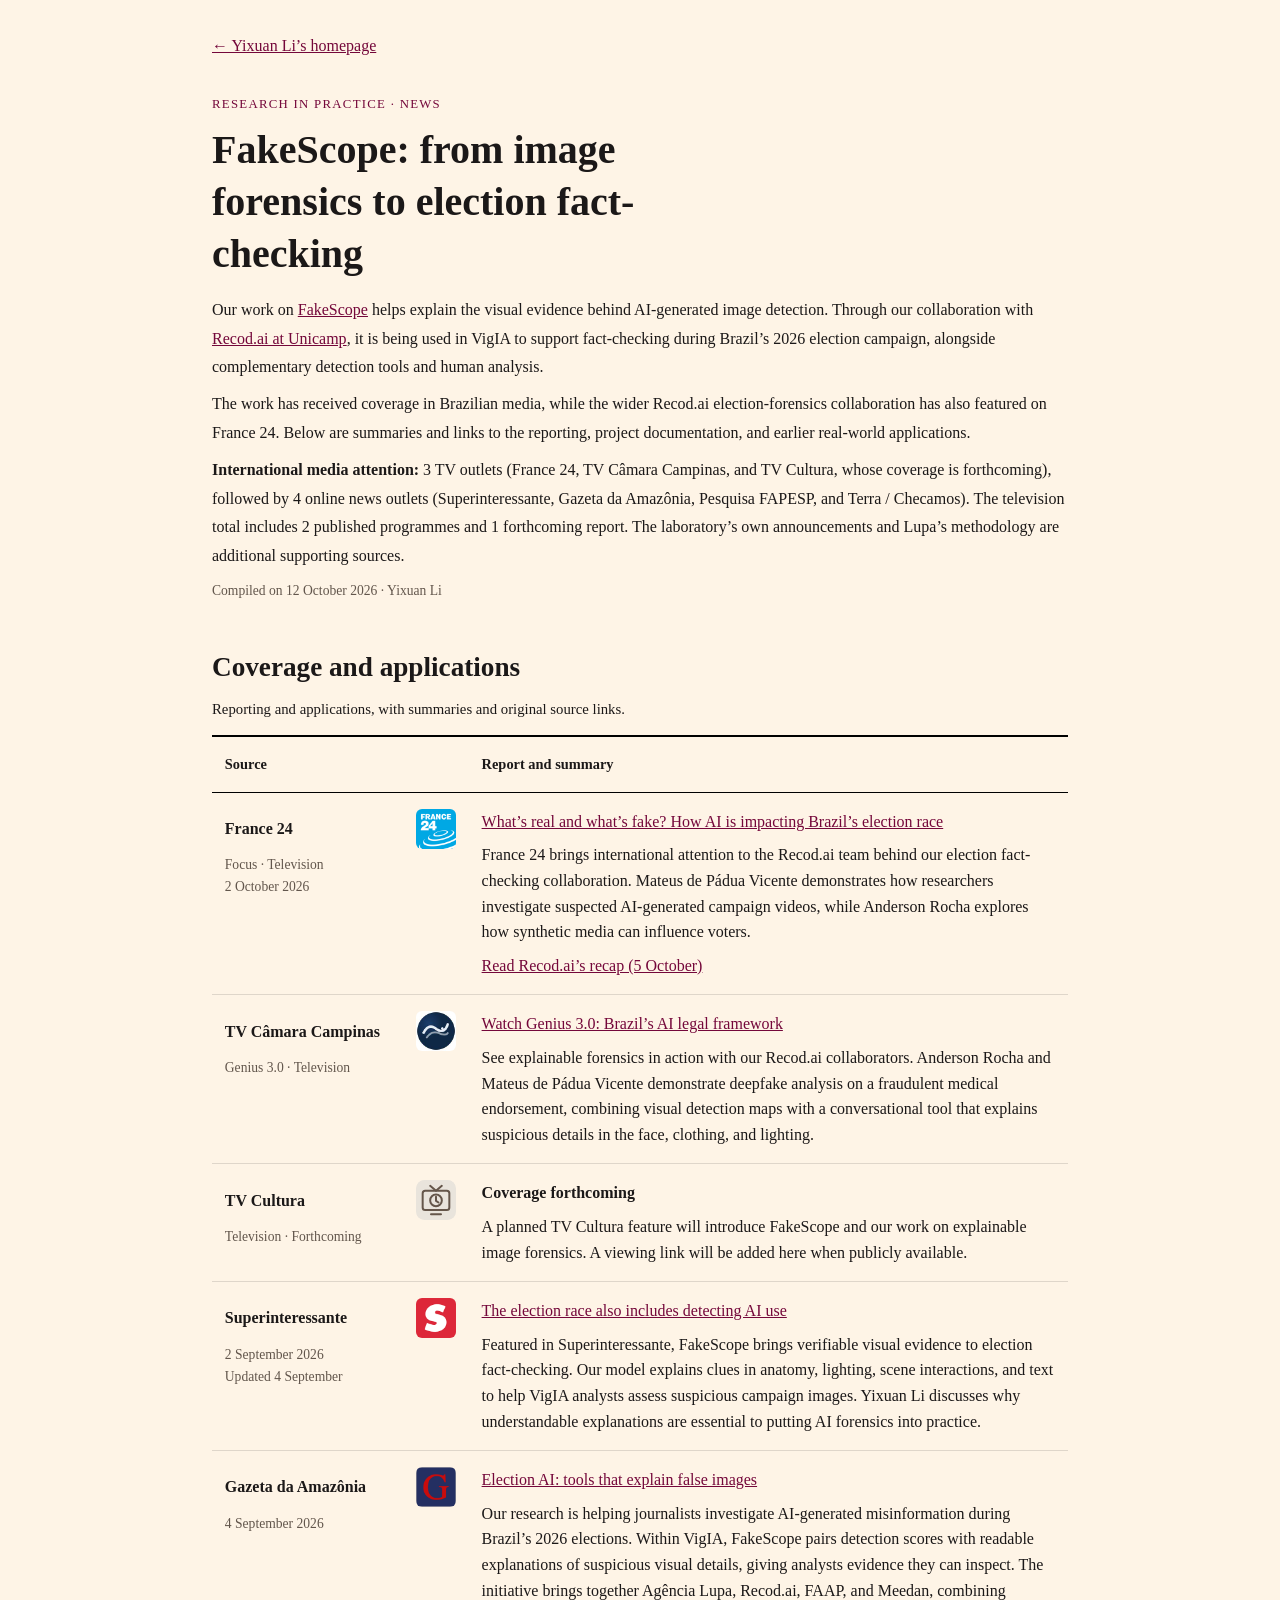
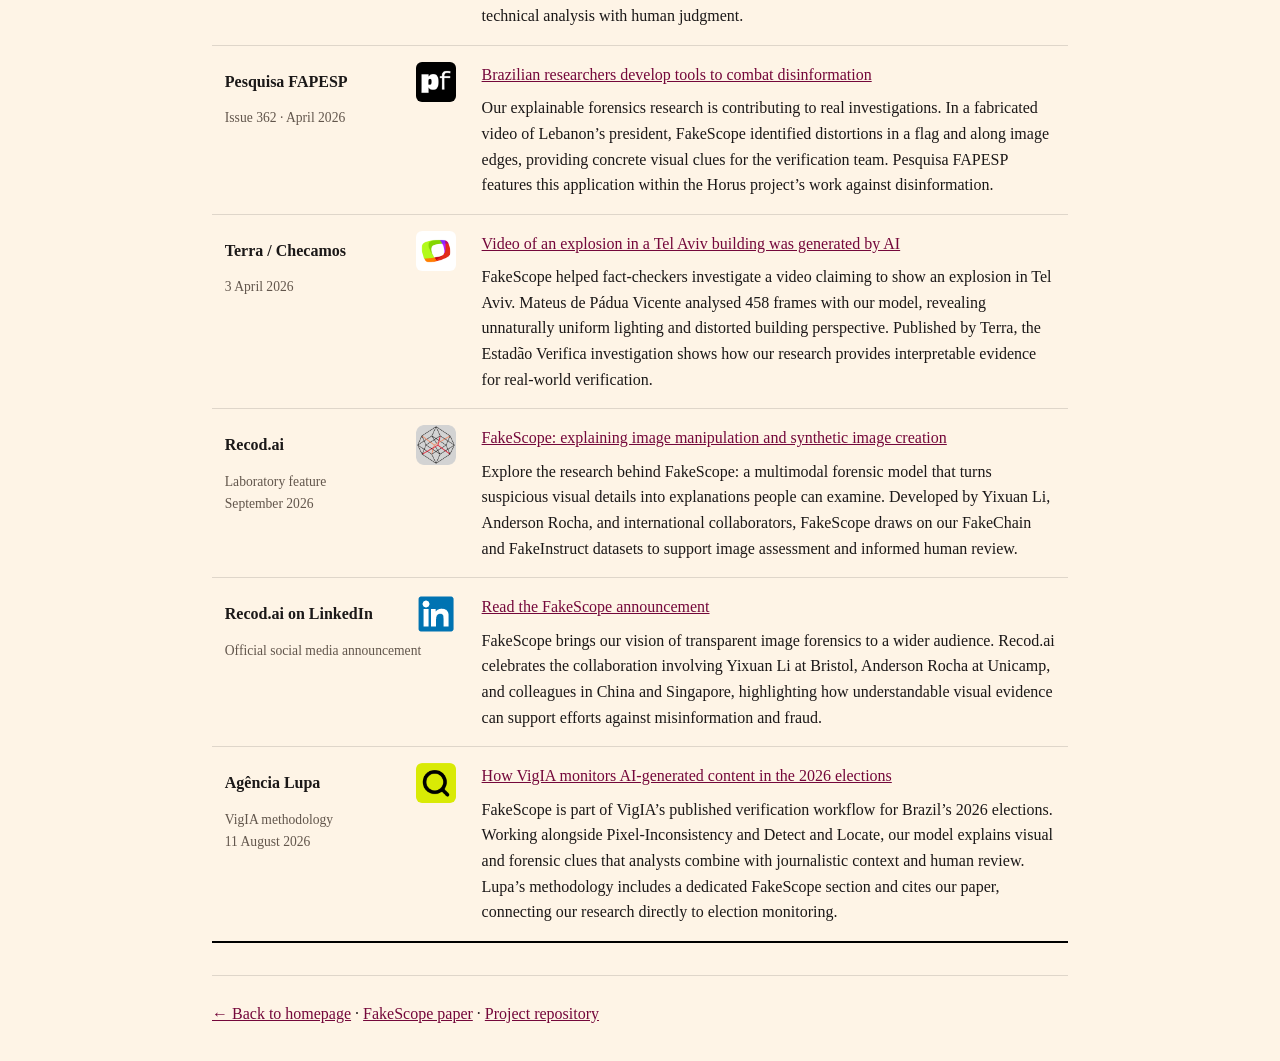
==== commit 52fbbf66: "Rewrite FakeScope coverage descriptions for website visitors" ====
--- a/fakescope-news.html
+++ b/fakescope-news.html
@@ -31,43 +31,43 @@
           <tbody>
             <tr>
               <td><span class="news-source"><strong>France 24</strong><img src="files/news-sources/france24.png" width="40" height="40" alt="" loading="lazy"></span><span class="news-date">Focus · Television<br><time datetime="2026-10-02">2 October 2026</time></span></td>
-              <td><a href="https://www.france24.com/en/tv-shows/focus/20261002-what-s-real-and-what-s-fake-how-ai-is-impacting-brazil-s-election-race">What’s real and what’s fake? How AI is impacting Brazil’s election race</a><p>The report visits the Recod.ai team to explore AI-generated election content. The coverage concerns the wider collaboration; a named FakeScope appearance has not been verified. According to the laboratory’s recap, Mateus de Pádua Vicente demonstrates detection tools using a suspected candidate video, and Anderson Rocha discusses the potential influence of synthetic media on voters.</p><p><a href="https://recod.ai/2026/10/05/recod-ai-participa-de-reportagem-do-france-24-sobre-ia-nas-eleicoes/">Read Recod.ai’s recap (5 October)</a></p></td>
+              <td><a href="https://www.france24.com/en/tv-shows/focus/20261002-what-s-real-and-what-s-fake-how-ai-is-impacting-brazil-s-election-race">What’s real and what’s fake? How AI is impacting Brazil’s election race</a><p>France 24 brings international attention to the Recod.ai team behind our election fact-checking collaboration. Mateus de Pádua Vicente demonstrates how researchers investigate suspected AI-generated campaign videos, while Anderson Rocha explores how synthetic media can influence voters.</p><p><a href="https://recod.ai/2026/10/05/recod-ai-participa-de-reportagem-do-france-24-sobre-ia-nas-eleicoes/">Read Recod.ai’s recap (5 October)</a></p></td>
             </tr>
             <tr>
               <td><span class="news-source"><strong>TV Câmara Campinas</strong><img src="files/news-sources/tv-camara.jpg" width="40" height="40" alt="" loading="lazy"></span><span class="news-date">Genius 3.0 · Television</span></td>
-              <td><a href="https://www.tvcamaracampinas.com.br/videos/genius-3-0-marco-legal-ia-DAj-6oZ2Cx0">Watch Genius 3.0: Brazil’s AI legal framework</a><p>The programme includes Anderson Rocha presenting Unicamp’s deepfake-detection research, bringing together lighting, texture, and pixel clues. The Recod.ai communications team identified this programme as part of its publicity for FakeScope.</p></td>
+              <td><a href="https://www.tvcamaracampinas.com.br/videos/genius-3-0-marco-legal-ia-DAj-6oZ2Cx0">Watch Genius 3.0: Brazil’s AI legal framework</a><p>See explainable forensics in action with our Recod.ai collaborators. Anderson Rocha and Mateus de Pádua Vicente demonstrate deepfake analysis on a fraudulent medical endorsement, combining visual detection maps with a conversational tool that explains suspicious details in the face, clothing, and lighting.</p></td>
             </tr>
             <tr id="tv-cultura">
               <td><span class="news-source"><strong>TV Cultura</strong><img src="files/news-sources/tv-cultura.svg" width="40" height="40" alt="" loading="lazy"></span><span class="news-date">Television · Forthcoming</span></td>
-              <td><strong>Coverage forthcoming</strong><p>The laboratory’s communications team announced plans for TV Cultura to feature FakeScope. The report will be added here once a public programme or article link is available.</p></td>
+              <td><strong>Coverage forthcoming</strong><p>A planned TV Cultura feature will introduce FakeScope and our work on explainable image forensics. A viewing link will be added here when publicly available.</p></td>
             </tr>
             <tr>
               <td><span class="news-source"><strong>Superinteressante</strong><img src="files/news-sources/superinteressante.png" width="40" height="40" alt="" loading="lazy"></span><span class="news-date"><time datetime="2026-09-02">2 September 2026</time><br>Updated 4 September</span></td>
-              <td><a href="https://super.abril.com.br/tecnologia/na-eleicao-a-corrida-tambem-e-para-detectar-o-uso-de-ia/">The election race also includes detecting AI use</a><p>Juliana Vicentini’s report explains how FakeScope combines a quantitative assessment with explanations of visual clues, including anatomy, lighting, environmental interactions, and text. It quotes Yixuan Li on the need for verifiable evidence and describes the model’s role in VigIA’s election monitoring.</p></td>
+              <td><a href="https://super.abril.com.br/tecnologia/na-eleicao-a-corrida-tambem-e-para-detectar-o-uso-de-ia/">The election race also includes detecting AI use</a><p>Featured in Superinteressante, FakeScope brings verifiable visual evidence to election fact-checking. Our model explains clues in anatomy, lighting, scene interactions, and text to help VigIA analysts assess suspicious campaign images. Yixuan Li discusses why understandable explanations are essential to putting AI forensics into practice.</p></td>
             </tr>
             <tr>
               <td><span class="news-source"><strong>Gazeta da Amazônia</strong><img src="files/news-sources/gazeta.png" width="40" height="40" alt="" loading="lazy"></span><span class="news-date"><time datetime="2026-09-04">4 September 2026</time></span></td>
-              <td><a href="https://gazetadaamazonia.com.br/04/09/2026/ia-nas-eleicoes-deteccao/">Election AI: tools that explain false images</a><p>The article describes FakeScope’s visual-evidence analysis and its complementary quantitative and qualitative assessments. It quotes Yixuan Li on explainability and reports the tool’s use within VigIA, which brings together Agência Lupa, Recod.ai, FAAP, and Meedan.</p></td>
+              <td><a href="https://gazetadaamazonia.com.br/04/09/2026/ia-nas-eleicoes-deteccao/">Election AI: tools that explain false images</a><p>Our research is helping journalists investigate AI-generated misinformation during Brazil’s 2026 elections. Within VigIA, FakeScope pairs detection scores with readable explanations of suspicious visual details, giving analysts evidence they can inspect. The initiative brings together Agência Lupa, Recod.ai, FAAP, and Meedan, combining technical analysis with human judgment.</p></td>
             </tr>
             <tr>
               <td><span class="news-source"><strong>Pesquisa FAPESP</strong><img src="files/news-sources/fapesp.png" width="40" height="40" alt="" loading="lazy"></span><span class="news-date">Issue 362 · April 2026</span></td>
-              <td><a href="https://revistapesquisa.fapesp.br/pesquisadores-brasileiros-desenvolvem-aplicacoes-para-combater-desinformacao/">Brazilian researchers develop tools to combat disinformation</a><p>This feature presents FakeScope within the Horus project and explains its ability to describe why an image may be synthetic. It reports a practical example involving a fabricated video of Lebanon’s president, in which FakeScope identified distortions in a flag and around image edges.</p></td>
+              <td><a href="https://revistapesquisa.fapesp.br/pesquisadores-brasileiros-desenvolvem-aplicacoes-para-combater-desinformacao/">Brazilian researchers develop tools to combat disinformation</a><p>Our explainable forensics research is contributing to real investigations. In a fabricated video of Lebanon’s president, FakeScope identified distortions in a flag and along image edges, providing concrete visual clues for the verification team. Pesquisa FAPESP features this application within the Horus project’s work against disinformation.</p></td>
             </tr>
             <tr>
               <td><span class="news-source"><strong>Terra / Checamos</strong><img src="files/news-sources/terra.png" width="40" height="40" alt="" loading="lazy"></span><span class="news-date"><time datetime="2026-04-03">3 April 2026</time></span></td>
-              <td><a href="https://www.terra.com.br/noticias/checamos/video-de-explosao-em-predio-de-tel-aviv-foi-gerado-por-ia%2C300443388728318aebd9e85dcb785576s5b6bj98.html">Video of an explosion in a Tel Aviv building was generated by AI</a><p>This fact-check reports that a video was split into 458 frames for analysis by Mateus de Pádua Vicente using FakeScope. The resulting forensic explanations identified issues including unnaturally uniform light and distorted building perspective, providing evidence for the verification.</p></td>
+              <td><a href="https://www.terra.com.br/noticias/checamos/video-de-explosao-em-predio-de-tel-aviv-foi-gerado-por-ia%2C300443388728318aebd9e85dcb785576s5b6bj98.html">Video of an explosion in a Tel Aviv building was generated by AI</a><p>FakeScope helped fact-checkers investigate a video claiming to show an explosion in Tel Aviv. Mateus de Pádua Vicente analysed 458 frames with our model, revealing unnaturally uniform lighting and distorted building perspective. Published by Terra, the Estadão Verifica investigation shows how our research provides interpretable evidence for real-world verification.</p></td>
             </tr>
             <tr>
               <td><span class="news-source"><strong>Recod.ai</strong><img src="files/news-sources/recod.png" width="40" height="40" alt="" loading="lazy"></span><span class="news-date">Laboratory feature<br>September 2026</span></td>
-              <td><a href="https://recod.ai/2026/09/10/fakescope-a-ia-que-explica-a-manipulacao-e-a-criacao-de-imagens-sinteticas/">FakeScope: explaining image manipulation and synthetic image creation</a><p>A dedicated feature publicizing FakeScope’s approach to explainable image forensics. The laboratory’s accompanying announcement presents it as a digital detective that explains suspicious visual evidence and credits Yixuan Li, Anderson Rocha, and collaborators in China and Singapore.</p></td>
+              <td><a href="https://recod.ai/2026/09/10/fakescope-a-ia-que-explica-a-manipulacao-e-a-criacao-de-imagens-sinteticas/">FakeScope: explaining image manipulation and synthetic image creation</a><p>Explore the research behind FakeScope: a multimodal forensic model that turns suspicious visual details into explanations people can examine. Developed by Yixuan Li, Anderson Rocha, and international collaborators, FakeScope draws on our FakeChain and FakeInstruct datasets to support image assessment and informed human review.</p></td>
             </tr>
             <tr>
               <td><span class="news-source"><strong>Recod.ai on LinkedIn</strong><img src="files/news-sources/linkedin.png" width="40" height="40" alt="" loading="lazy"></span><span class="news-date">Official social media announcement</span></td>
-              <td><a href="https://pt.linkedin.com/posts/recod-ai_ia-inteligenciaartificial-desinformacao-activity-7503815679612006400-H4pt">Read the FakeScope announcement</a><p>The post introduces FakeScope’s ability to explain the clues behind its decisions, linking this transparency to efforts against disinformation and fraud. It names Yixuan Li at the University of Bristol and Anderson Rocha at Unicamp, alongside international collaborators.</p></td>
+              <td><a href="https://pt.linkedin.com/posts/recod-ai_ia-inteligenciaartificial-desinformacao-activity-7503815679612006400-H4pt">Read the FakeScope announcement</a><p>FakeScope brings our vision of transparent image forensics to a wider audience. Recod.ai celebrates the collaboration involving Yixuan Li at Bristol, Anderson Rocha at Unicamp, and colleagues in China and Singapore, highlighting how understandable visual evidence can support efforts against misinformation and fraud.</p></td>
             </tr>
             <tr>
               <td><span class="news-source"><strong>Agência Lupa</strong><img src="files/news-sources/lupa.png" width="40" height="40" alt="" loading="lazy"></span><span class="news-date">VigIA methodology<br><time datetime="2026-08-11">11 August 2026</time></span></td>
-              <td><a href="https://www.agencialupa.org/observatorio/2026/08/11/como-o-vigia-monitora-conteudos-gerados-por-inteligencia-artificial-nas-eleicoes-de-2026/">How VigIA monitors AI-generated content in the 2026 elections</a><p>Lupa’s methodology documents the use of FakeScope alongside Pixel-Inconsistency and Detect and Locate. FakeScope adds explanations of visual and forensic clues to support the assessment. Analysts combine the tools’ evidence with journalistic context and human review; the page also cites our paper.</p></td>
+              <td><a href="https://www.agencialupa.org/observatorio/2026/08/11/como-o-vigia-monitora-conteudos-gerados-por-inteligencia-artificial-nas-eleicoes-de-2026/">How VigIA monitors AI-generated content in the 2026 elections</a><p>FakeScope is part of VigIA’s published verification workflow for Brazil’s 2026 elections. Working alongside Pixel-Inconsistency and Detect and Locate, our model explains visual and forensic clues that analysts combine with journalistic context and human review. Lupa’s methodology includes a dedicated FakeScope section and cites our paper, connecting our research directly to election monitoring.</p></td>
             </tr>
           </tbody>
         </table>
--- a/files/style.css
+++ b/files/style.css
@@ -830,8 +830,9 @@
   padding: 0.85rem 0;
   border-top: 1px solid rgba(0, 0, 0, 0.12);
   border-bottom: 1px solid rgba(0, 0, 0, 0.12);
-  font-size: 1.05rem;
-  line-height: 1.6;
+  font-size: inherit;
+  font-style: italic;
+  line-height: inherit;
   text-align: left;
   hyphens: none;
 }
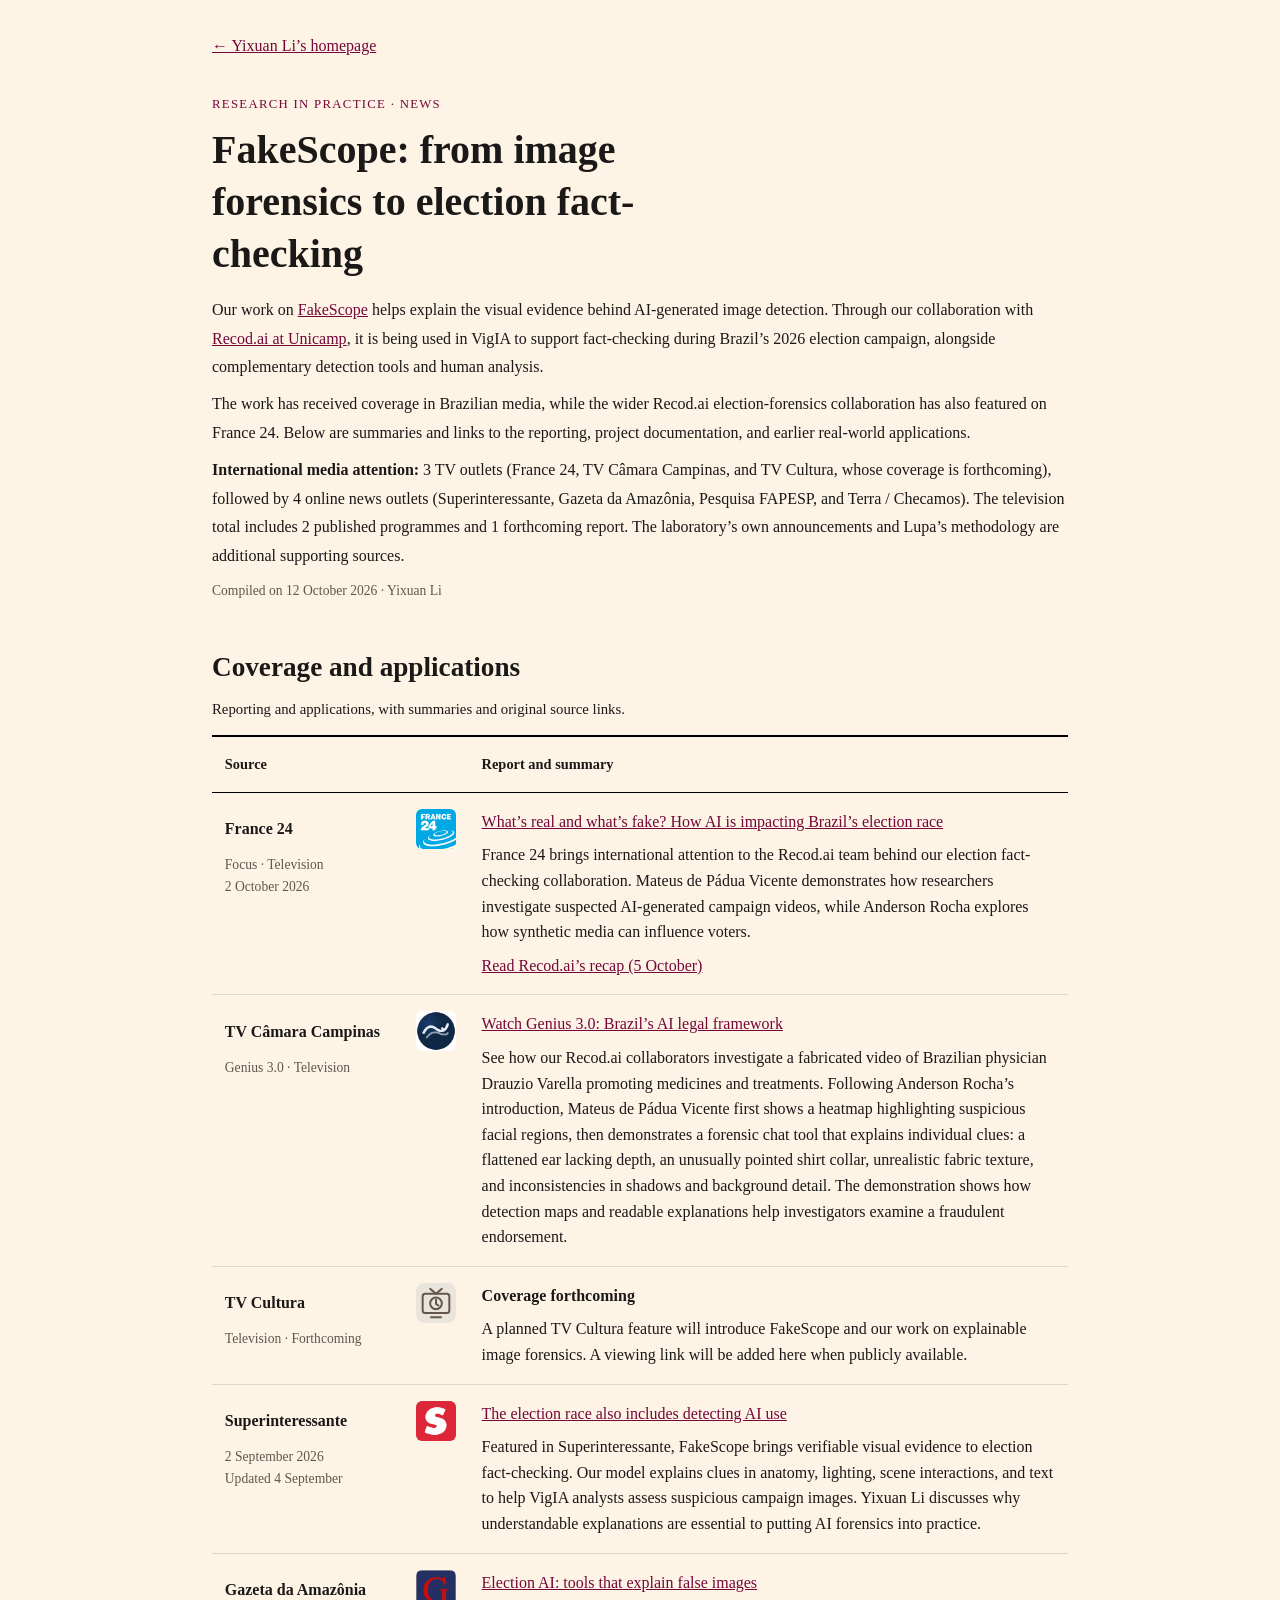
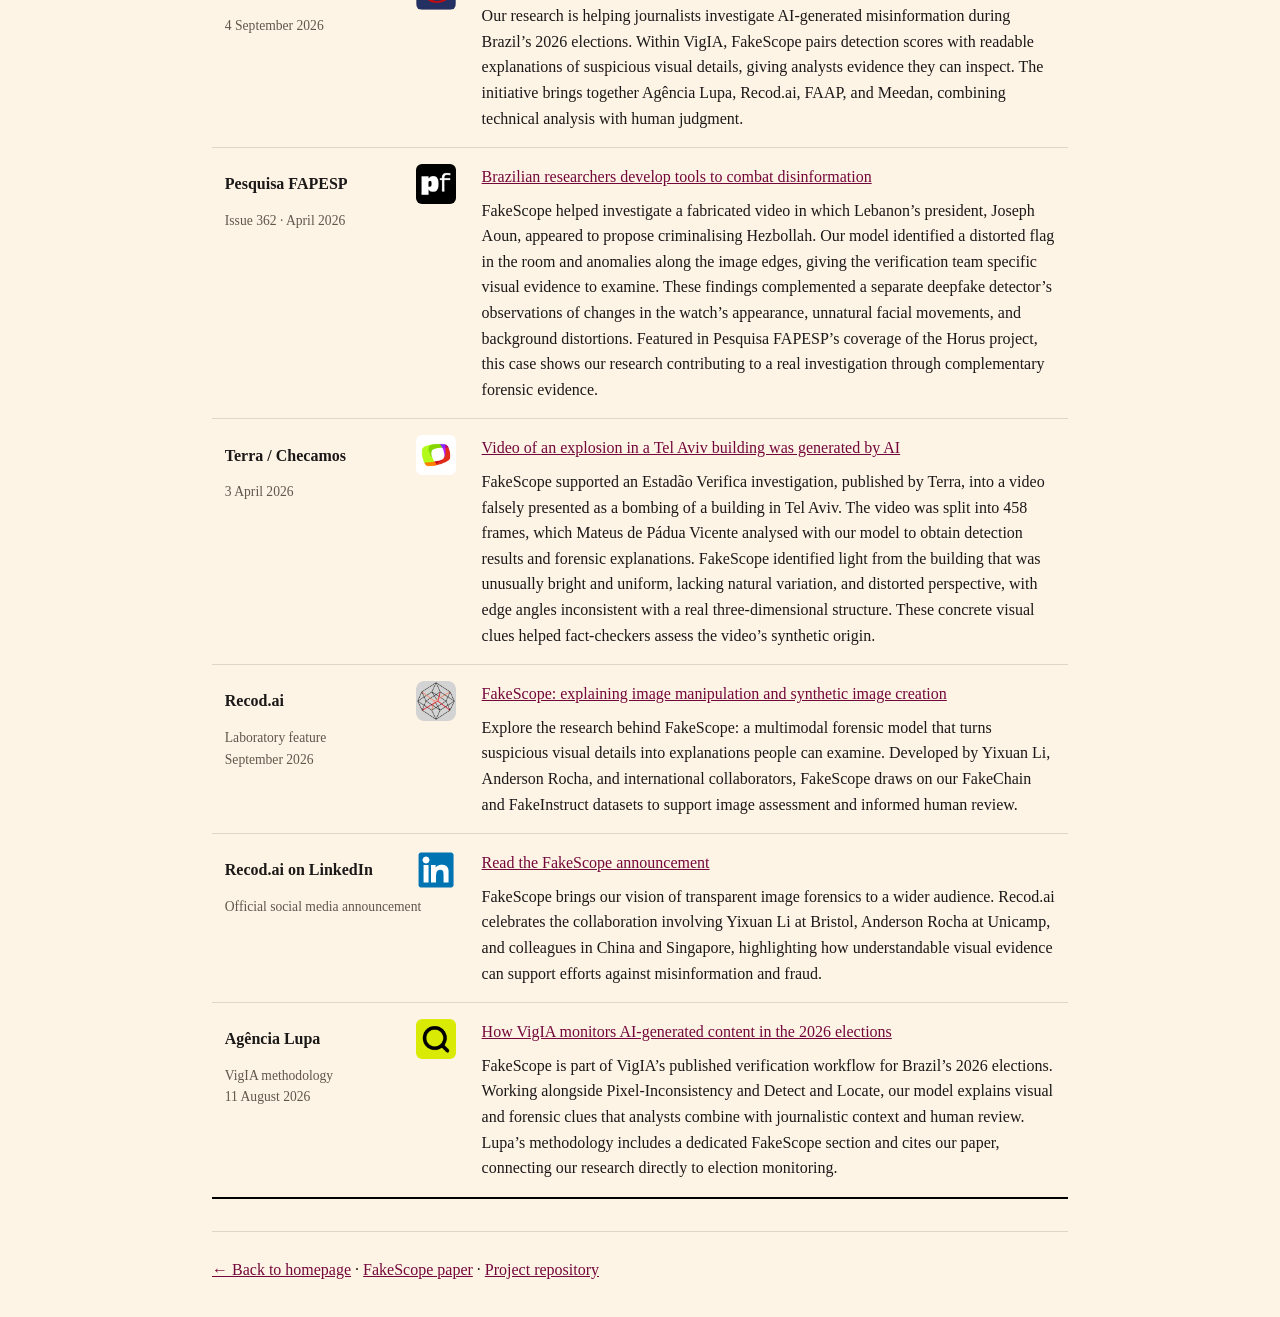
==== commit 0924253d: "Add concrete forensic case details to FakeScope news" ====
--- a/fakescope-news.html
+++ b/fakescope-news.html
@@ -35,7 +35,7 @@
             </tr>
             <tr>
               <td><span class="news-source"><strong>TV Câmara Campinas</strong><img src="files/news-sources/tv-camara.jpg" width="40" height="40" alt="" loading="lazy"></span><span class="news-date">Genius 3.0 · Television</span></td>
-              <td><a href="https://www.tvcamaracampinas.com.br/videos/genius-3-0-marco-legal-ia-DAj-6oZ2Cx0">Watch Genius 3.0: Brazil’s AI legal framework</a><p>See explainable forensics in action with our Recod.ai collaborators. Anderson Rocha and Mateus de Pádua Vicente demonstrate deepfake analysis on a fraudulent medical endorsement, combining visual detection maps with a conversational tool that explains suspicious details in the face, clothing, and lighting.</p></td>
+              <td><a href="https://www.tvcamaracampinas.com.br/videos/genius-3-0-marco-legal-ia-DAj-6oZ2Cx0">Watch Genius 3.0: Brazil’s AI legal framework</a><p>See how our Recod.ai collaborators investigate a fabricated video of Brazilian physician Drauzio Varella promoting medicines and treatments. Following Anderson Rocha’s introduction, Mateus de Pádua Vicente first shows a heatmap highlighting suspicious facial regions, then demonstrates a forensic chat tool that explains individual clues: a flattened ear lacking depth, an unusually pointed shirt collar, unrealistic fabric texture, and inconsistencies in shadows and background detail. The demonstration shows how detection maps and readable explanations help investigators examine a fraudulent endorsement.</p></td>
             </tr>
             <tr id="tv-cultura">
               <td><span class="news-source"><strong>TV Cultura</strong><img src="files/news-sources/tv-cultura.svg" width="40" height="40" alt="" loading="lazy"></span><span class="news-date">Television · Forthcoming</span></td>
@@ -51,11 +51,11 @@
             </tr>
             <tr>
               <td><span class="news-source"><strong>Pesquisa FAPESP</strong><img src="files/news-sources/fapesp.png" width="40" height="40" alt="" loading="lazy"></span><span class="news-date">Issue 362 · April 2026</span></td>
-              <td><a href="https://revistapesquisa.fapesp.br/pesquisadores-brasileiros-desenvolvem-aplicacoes-para-combater-desinformacao/">Brazilian researchers develop tools to combat disinformation</a><p>Our explainable forensics research is contributing to real investigations. In a fabricated video of Lebanon’s president, FakeScope identified distortions in a flag and along image edges, providing concrete visual clues for the verification team. Pesquisa FAPESP features this application within the Horus project’s work against disinformation.</p></td>
+              <td><a href="https://revistapesquisa.fapesp.br/pesquisadores-brasileiros-desenvolvem-aplicacoes-para-combater-desinformacao/">Brazilian researchers develop tools to combat disinformation</a><p>FakeScope helped investigate a fabricated video in which Lebanon’s president, Joseph Aoun, appeared to propose criminalising Hezbollah. Our model identified a distorted flag in the room and anomalies along the image edges, giving the verification team specific visual evidence to examine. These findings complemented a separate deepfake detector’s observations of changes in the watch’s appearance, unnatural facial movements, and background distortions. Featured in Pesquisa FAPESP’s coverage of the Horus project, this case shows our research contributing to a real investigation through complementary forensic evidence.</p></td>
             </tr>
             <tr>
               <td><span class="news-source"><strong>Terra / Checamos</strong><img src="files/news-sources/terra.png" width="40" height="40" alt="" loading="lazy"></span><span class="news-date"><time datetime="2026-04-03">3 April 2026</time></span></td>
-              <td><a href="https://www.terra.com.br/noticias/checamos/video-de-explosao-em-predio-de-tel-aviv-foi-gerado-por-ia%2C300443388728318aebd9e85dcb785576s5b6bj98.html">Video of an explosion in a Tel Aviv building was generated by AI</a><p>FakeScope helped fact-checkers investigate a video claiming to show an explosion in Tel Aviv. Mateus de Pádua Vicente analysed 458 frames with our model, revealing unnaturally uniform lighting and distorted building perspective. Published by Terra, the Estadão Verifica investigation shows how our research provides interpretable evidence for real-world verification.</p></td>
+              <td><a href="https://www.terra.com.br/noticias/checamos/video-de-explosao-em-predio-de-tel-aviv-foi-gerado-por-ia%2C300443388728318aebd9e85dcb785576s5b6bj98.html">Video of an explosion in a Tel Aviv building was generated by AI</a><p>FakeScope supported an Estadão Verifica investigation, published by Terra, into a video falsely presented as a bombing of a building in Tel Aviv. The video was split into 458 frames, which Mateus de Pádua Vicente analysed with our model to obtain detection results and forensic explanations. FakeScope identified light from the building that was unusually bright and uniform, lacking natural variation, and distorted perspective, with edge angles inconsistent with a real three-dimensional structure. These concrete visual clues helped fact-checkers assess the video’s synthetic origin.</p></td>
             </tr>
             <tr>
               <td><span class="news-source"><strong>Recod.ai</strong><img src="files/news-sources/recod.png" width="40" height="40" alt="" loading="lazy"></span><span class="news-date">Laboratory feature<br>September 2026</span></td>
